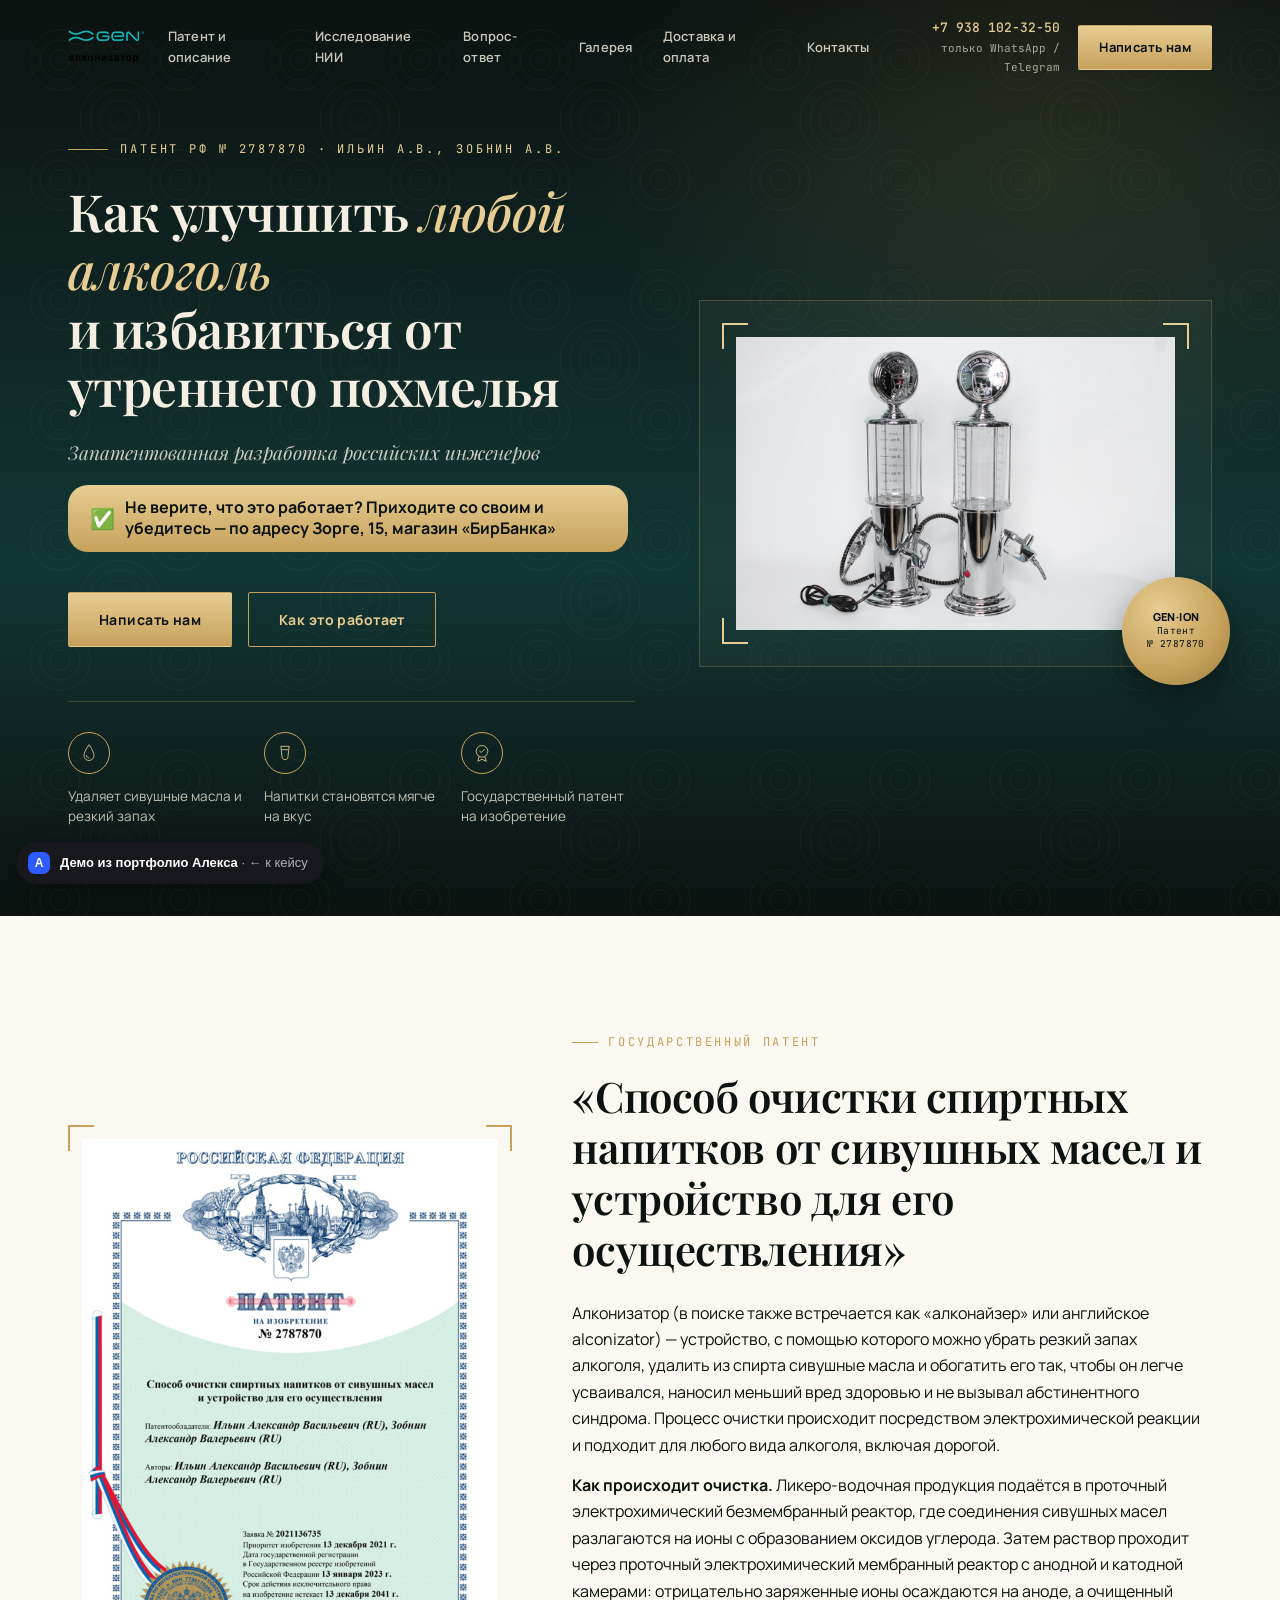
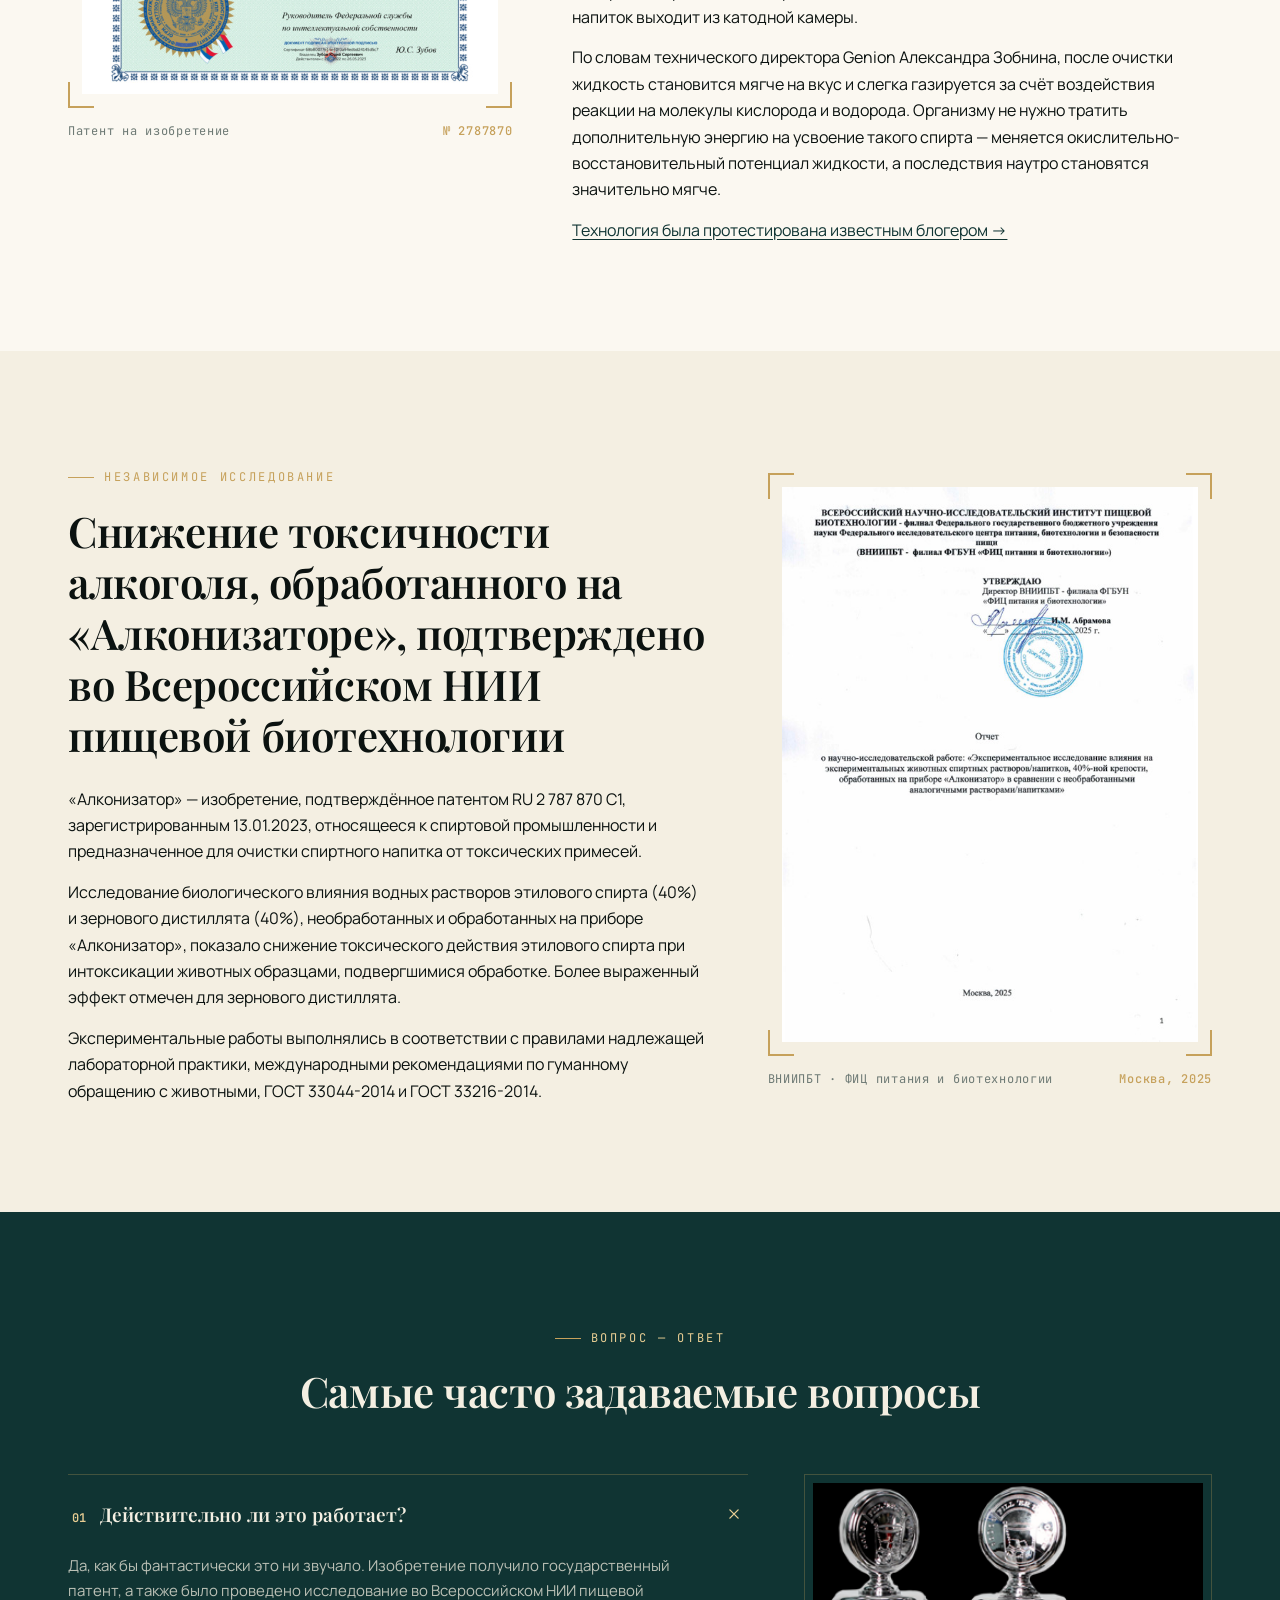
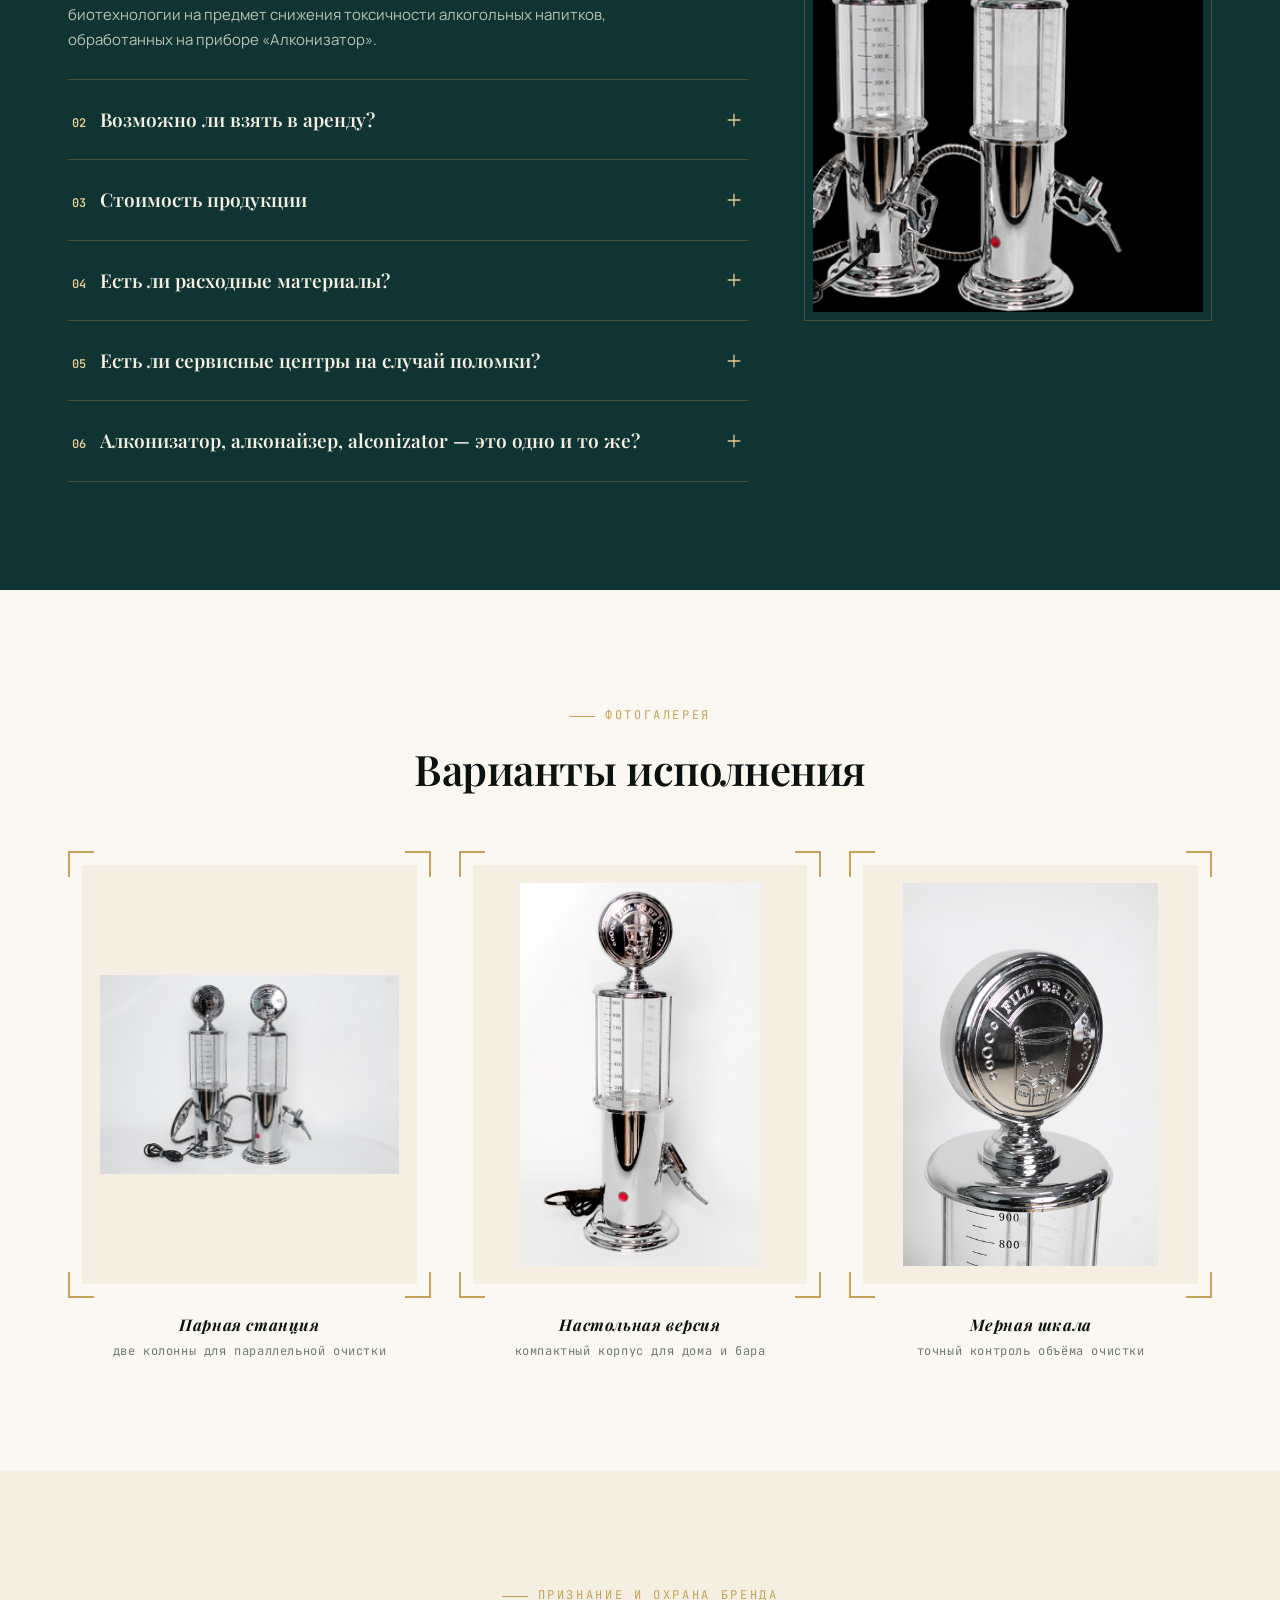
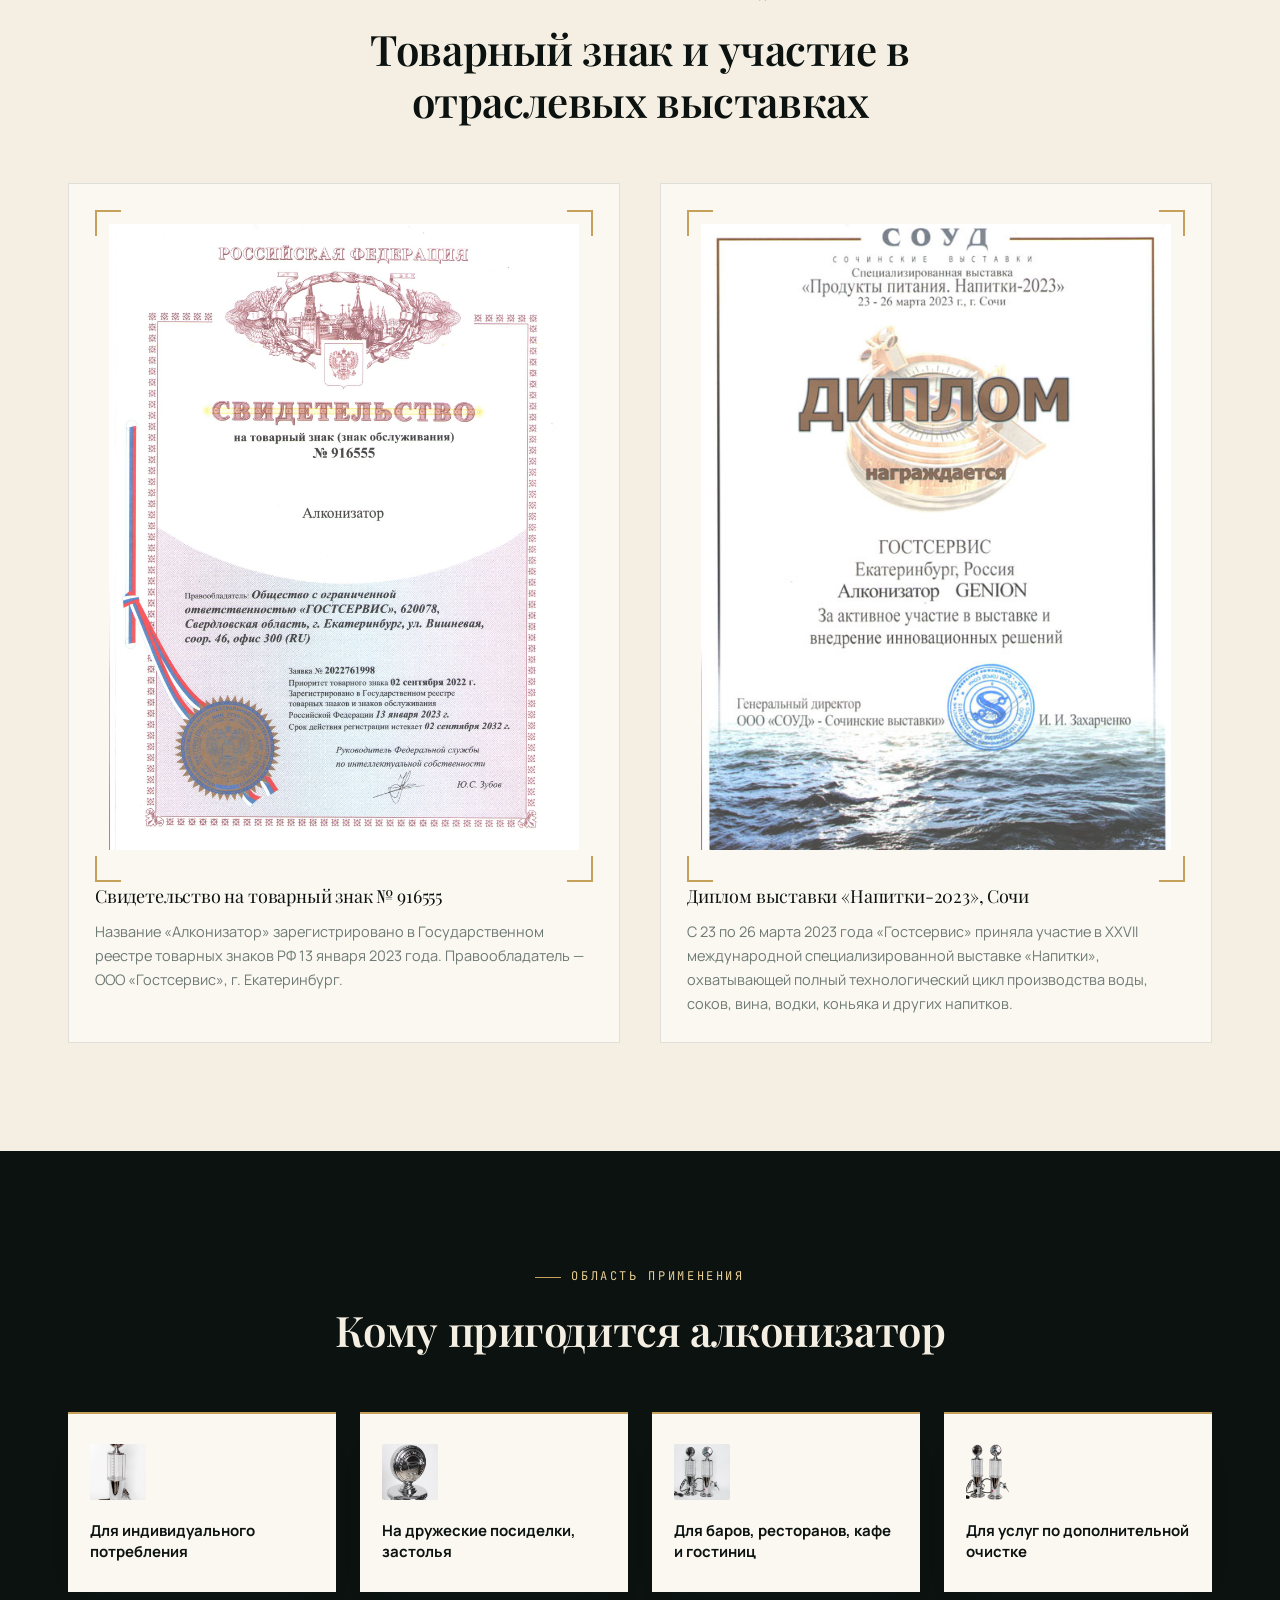
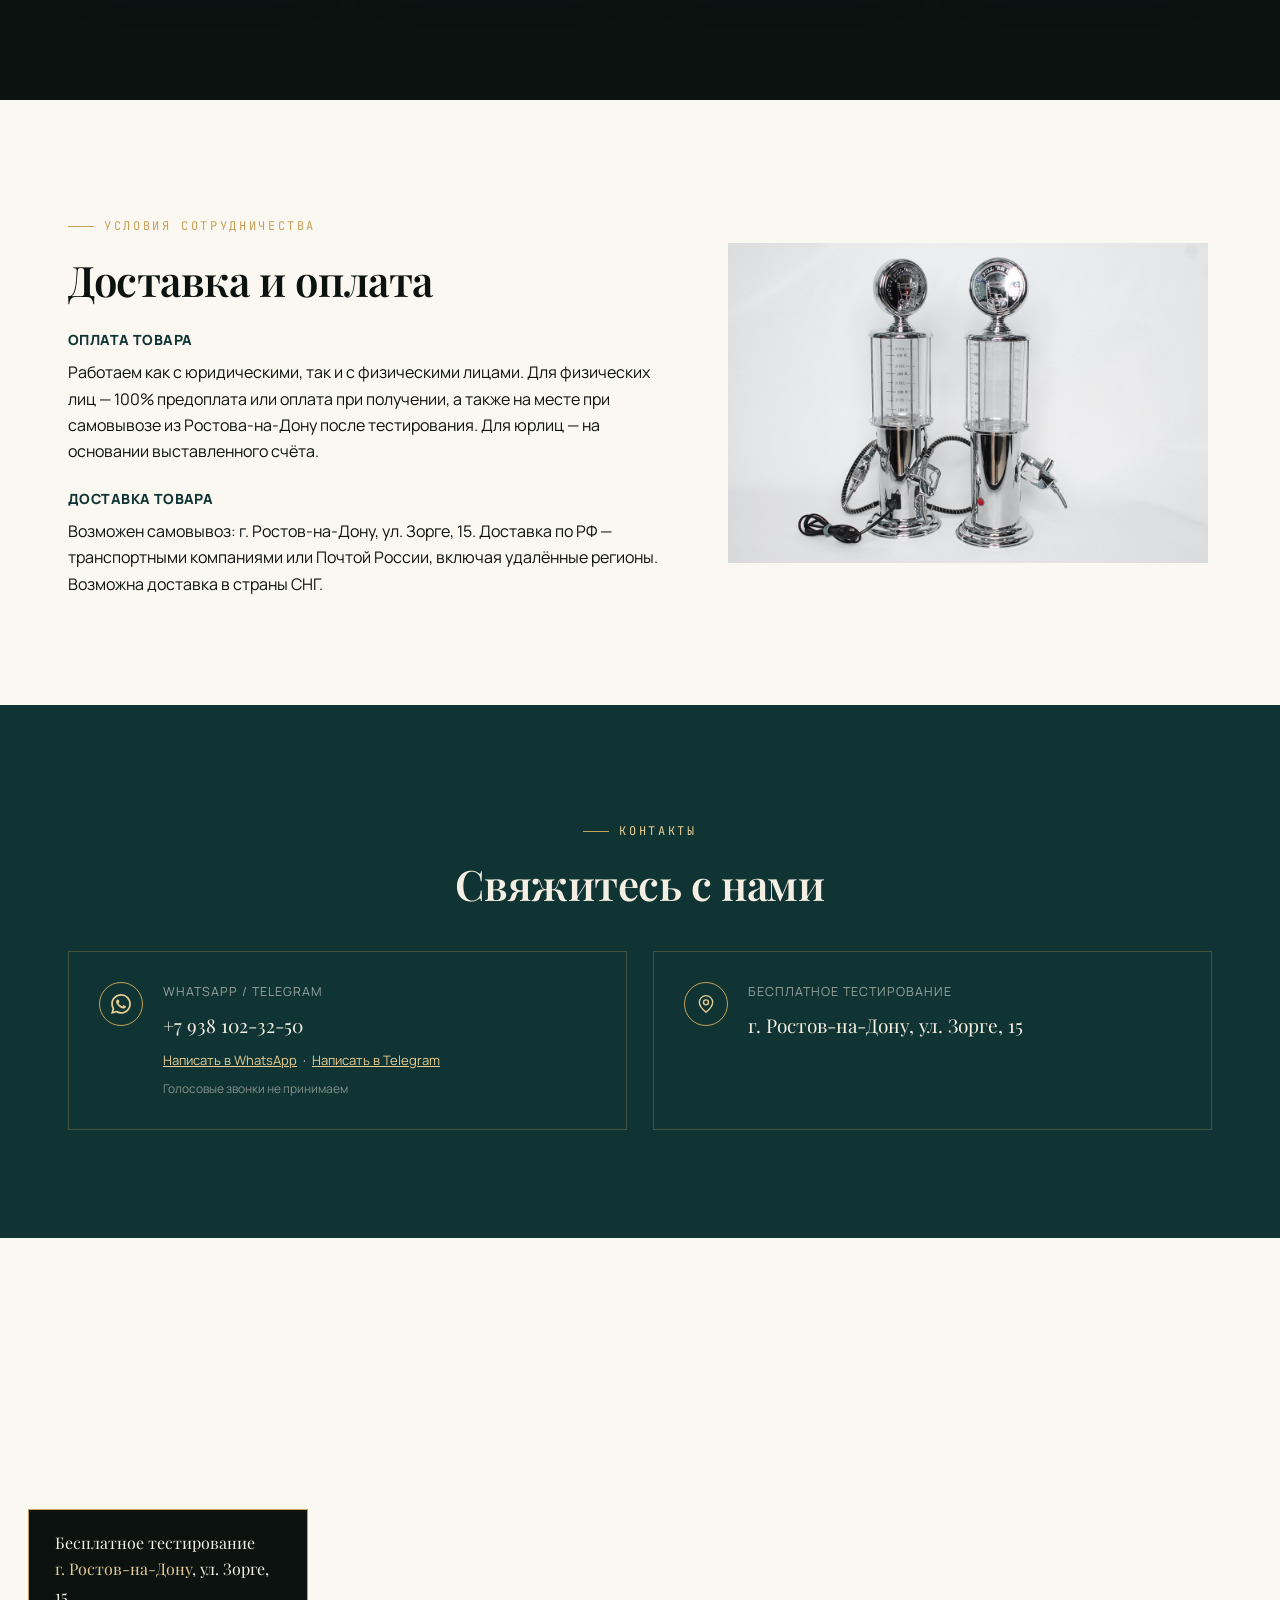
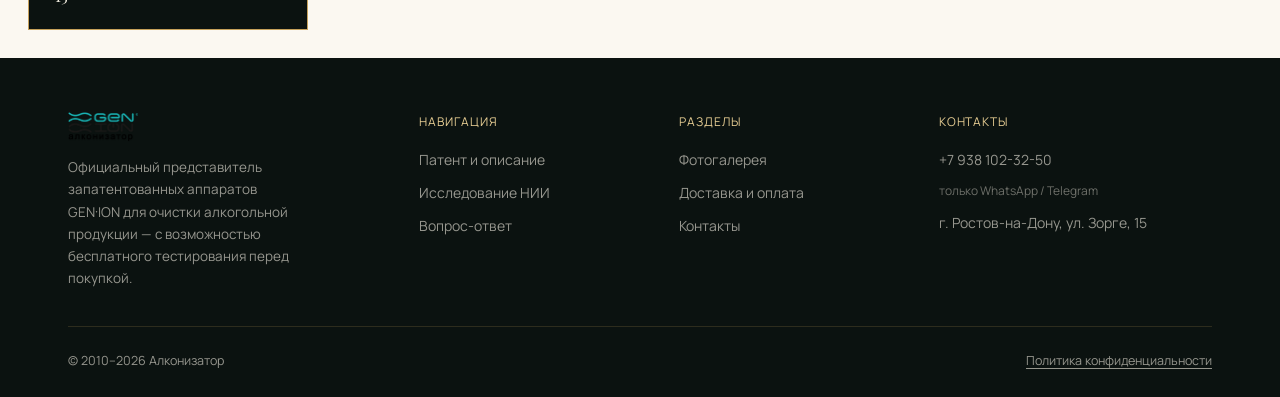
==== work/alkonizator/index.html @ 458d6893 "Add files via upload" ====
<!DOCTYPE html>
<html lang="ru">
<head>
  <meta charset="UTF-8" />
  <meta name="viewport" content="width=device-width, initial-scale=1, maximum-scale=1" />
  <title>Алконизатор (алконайзер) GEN·ION — очистка алкоголя от сивушных масел без похмелья</title>
  <meta name="description" content="Алконизатор GEN·ION (также ищут как «алконайзер», alconizator) — запатентованный аппарат для очистки водки, самогона, вина и любого алкоголя от сивушных масел. Патент РФ №2787870. Бесплатное тестирование перед покупкой, Ростов-на-Дону." />
  <meta name="keywords" content="алконизатор, алконайзер, alconizator, alconizer, genion алконизатор, ген ион алконизатор, аппарат для очистки алкоголя, прибор для очистки самогона от сивушных масел, очистка водки от сивушных масел, аппарат от похмелья, электрохимическая очистка алкоголя, алконизатор купить, алконизатор Ростов-на-Дону" />
  <link rel="icon" href="assets/img/logo3_400x280_0a4.png" />

  <link rel="stylesheet" href="css/reset.css" />
  <link rel="stylesheet" href="css/style.css" />
<meta name="robots" content="noindex, nofollow">
</head>
<body>

  <!-- ============ HEADER ============ -->
  <header class="site-header">
    <div class="container">
      <a href="#main" class="brand">
        <img src="assets/img/logo3.png" alt="GEN·ION Алконизатор" />
      </a>

      <nav class="main-nav">
        <a href="#patent">Патент и описание</a>
        <a href="#research">Исследование НИИ</a>
        <a href="#questions">Вопрос-ответ</a>
        <a href="#gallery">Галерея</a>
        <a href="#payment">Доставка и оплата</a>
        <a href="#contact">Контакты</a>
      </nav>

      <div class="header-actions">
        <div class="header-phone">
          <a href="https://wa.me/79381023250" target="_blank" rel="noopener">+7 938 102-32-50</a><br />
          <span style="opacity:.65;font-size:11px;">только WhatsApp / Telegram</span>
        </div>
        <button type="button" class="btn btn--gold btn--sm" data-open-modal>Написать нам</button>
        <button type="button" class="nav-toggle" aria-label="Открыть меню"><span></span><span></span><span></span></button>
      </div>
    </div>
  </header>

  <main id="main">

    <!-- ============ HERO ============ -->
    <section class="hero">
      <div class="container">
        <div class="hero-copy">
          <div class="hero-kicker"><span class="rule"></span>Патент РФ № 2787870 · Ильин А.В., Зобнин А.В.</div>
          <h1>Как улучшить <em>любой алкоголь</em><br />и избавиться от утреннего похмелья</h1>
          <p class="sub">Запатентованная разработка российских инженеров</p>
          <div class="hero-trial" style="display:inline-flex;align-items:center;gap:10px;background:linear-gradient(180deg, var(--gold-bright), var(--gold));color:var(--ink);font-weight:700;font-size:16px;padding:12px 22px;border-radius:20px;margin-top:16px;margin-bottom:4px;max-width:560px;line-height:1.35;">
            <span style="font-size:20px;">✅</span>
            Не верите, что это работает? Приходите со своим и убедитесь — по адресу Зорге, 15, магазин «БирБанка»
          </div>

          <div class="hero-ctas">
            <button type="button" class="btn btn--gold" data-open-modal>Написать нам</button>
            <a href="#patent" class="btn btn--outline">Как это работает</a>
          </div>

          <div class="hero-badges">
            <div class="badge reveal">
              <span class="badge-icon"><svg viewBox="0 0 48 48" fill="none"><path d="M24 4C24 4 12 20.5 12 30C12 36.6274 17.3726 42 24 42C30.6274 42 36 36.6274 36 30C36 20.5 24 4 24 4Z" stroke="currentColor" stroke-width="2"/><path d="M18 30C18 33.3137 20.6863 36 24 36" stroke="currentColor" stroke-width="2" stroke-linecap="round"/></svg></span>
              <p>Удаляет сивушные масла и резкий запах</p>
            </div>
            <div class="badge reveal">
              <span class="badge-icon"><svg viewBox="0 0 48 48" fill="none"><path d="M14 8H34L31 34C30.6 38 27.6 40 24 40C20.4 40 17.4 38 17 34L14 8Z" stroke="currentColor" stroke-width="2" stroke-linejoin="round"/><path d="M16 16H32" stroke="currentColor" stroke-width="2"/></svg></span>
              <p>Напитки становятся мягче на вкус</p>
            </div>
            <div class="badge reveal">
              <span class="badge-icon"><svg viewBox="0 0 48 48" fill="none"><circle cx="24" cy="20" r="14" stroke="currentColor" stroke-width="2"/><path d="M18 19L22 23L30 15" stroke="currentColor" stroke-width="2" stroke-linecap="round" stroke-linejoin="round"/><path d="M17 32L14 44L24 39L34 44L31 32" stroke="currentColor" stroke-width="2" stroke-linejoin="round"/></svg></span>
              <p>Государственный патент на изобретение</p>
            </div>
          </div>
        </div>

        <div class="hero-visual reveal">
          <div class="hero-plaque">
            <div class="frame">
              <div class="frame-c2"></div>
              <div class="frame__media"><img src="assets/img/apparat2.jpg" alt="Аппарат Алконизатор GEN·ION" /></div>
            </div>
          </div>
          <div class="hero-seal">
            <div class="seal-txt"><b>GEN·ION</b>Патент<br />№ 2787870</div>
          </div>
        </div>
      </div>
    </section>

    <!-- ============ PATENT / ABOUT ============ -->
    <section class="section section--paper" id="patent">
      <div class="container">
        <div class="exhibit">
          <div class="exhibit-media reveal">
            <div class="frame">
              <div class="frame-c2"></div>
              <div class="frame__media"><a href="assets/img/patent.jpg" data-lightbox="assets/img/patent.jpg"><img src="assets/img/patent.jpg" alt="Патент на изобретение №2787870" /></a></div>
            </div>
            <div class="frame__plate"><span>Патент на изобретение</span><strong>№ 2787870</strong></div>
          </div>

          <div class="exhibit-copy reveal">
            <div class="eyebrow">Государственный патент</div>
            <h2 class="h-title">«Способ очистки спиртных напитков от сивушных масел и устройство для его осуществления»</h2>
            <div class="content-copy" style="margin-top:24px;">
              <p>Алконизатор (в поиске также встречается как «алконайзер» или английское alconizator) — устройство, с помощью которого можно убрать резкий запах алкоголя, удалить из спирта сивушные масла и обогатить его так, чтобы он легче усваивался, наносил меньший вред здоровью и не вызывал абстинентного синдрома. Процесс очистки происходит посредством электрохимической реакции и подходит для любого вида алкоголя, включая дорогой.</p>
              <p><strong>Как происходит очистка.</strong> Ликеро-водочная продукция подаётся в проточный электрохимический безмембранный реактор, где соединения сивушных масел разлагаются на ионы с образованием оксидов углерода. Затем раствор проходит через проточный электрохимический мембранный реактор с анодной и катодной камерами: отрицательно заряженные ионы осаждаются на аноде, а очищенный напиток выходит из катодной камеры.</p>
              <p>По словам технического директора Genion Александра Зобнина, после очистки жидкость становится мягче на вкус и слегка газируется за счёт воздействия реакции на молекулы кислорода и водорода. Организму не нужно тратить дополнительную энергию на усвоение такого спирта — меняется окислительно-восстановительный потенциал жидкости, а последствия наутро становятся значительно мягче.</p>
              <p><a href="https://dzen.ru/a/Y8hQ6CCKdg7kzgAn" target="_blank" rel="noopener">Технология была протестирована известным блогером →</a></p>
            </div>
          </div>
        </div>
      </div>
    </section>

    <!-- ============ NII RESEARCH ============ -->
    <section class="section section--ivory" id="research">
      <div class="container">
        <div class="exhibit reverse">
          <div class="exhibit-media reveal">
            <div class="frame">
              <div class="frame-c2"></div>
              <div class="frame__media"><a href="assets/img/research.jpg" data-lightbox="assets/img/research.jpg"><img src="assets/img/research.jpg" alt="Отчёт ВНИИПБТ об исследовании Алконизатора" /></a></div>
            </div>
            <div class="frame__plate"><span>ВНИИПБТ · ФИЦ питания и биотехнологии</span><strong>Москва, 2025</strong></div>
          </div>

          <div class="exhibit-copy reveal">
            <div class="eyebrow">Независимое исследование</div>
            <h2 class="h-title">Снижение токсичности алкоголя, обработанного на «Алконизаторе», подтверждено во Всероссийском НИИ пищевой биотехнологии</h2>
            <div class="content-copy" style="margin-top:24px;">
              <p>«Алконизатор» — изобретение, подтверждённое патентом RU 2 787 870 C1, зарегистрированным 13.01.2023, относящееся к спиртовой промышленности и предназначенное для очистки спиртного напитка от токсических примесей.</p>
              <p>Исследование биологического влияния водных растворов этилового спирта (40%) и зернового дистиллята (40%), необработанных и обработанных на приборе «Алконизатор», показало снижение токсического действия этилового спирта при интоксикации животных образцами, подвергшимися обработке. Более выраженный эффект отмечен для зернового дистиллята.</p>
              <p>Экспериментальные работы выполнялись в соответствии с правилами надлежащей лабораторной практики, международными рекомендациями по гуманному обращению с животными, ГОСТ 33044-2014 и ГОСТ 33216-2014.</p>
            </div>
          </div>
        </div>
      </div>
    </section>

    <!-- ============ FAQ ============ -->
    <section class="section section--petrol" id="questions">
      <div class="container">
        <div class="section-head">
          <div class="eyebrow">Вопрос — ответ</div>
          <h2 class="h-title">Самые часто задаваемые вопросы</h2>
        </div>

        <div class="faq-layout">
          <div class="faq-list reveal">

            <div class="faq-item">
              <button type="button" class="faq-q"><span><span class="qnum">01</span>Действительно ли это работает?</span>
                <svg class="faq-icon" viewBox="0 0 24 24" fill="none"><path d="M12 5V19M5 12H19" stroke="currentColor" stroke-width="1.6" stroke-linecap="round"/></svg>
              </button>
              <div class="faq-a"><div class="faq-a-inner">
                <p>Да, как бы фантастически это ни звучало. Изобретение получило государственный патент, а также было проведено исследование во Всероссийском НИИ пищевой биотехнологии на предмет снижения токсичности алкогольных напитков, обработанных на приборе «Алконизатор».</p>
              </div></div>
            </div>

            <div class="faq-item">
              <button type="button" class="faq-q"><span><span class="qnum">02</span>Возможно ли взять в аренду?</span>
                <svg class="faq-icon" viewBox="0 0 24 24" fill="none"><path d="M12 5V19M5 12H19" stroke="currentColor" stroke-width="1.6" stroke-linecap="round"/></svg>
              </button>
              <div class="faq-a"><div class="faq-a-inner">
                <p>Да, но пока такая возможность существует только в Ростове-на-Дону.</p>
              </div></div>
            </div>

            <div class="faq-item">
              <button type="button" class="faq-q"><span><span class="qnum">03</span>Стоимость продукции</span>
                <svg class="faq-icon" viewBox="0 0 24 24" fill="none"><path d="M12 5V19M5 12H19" stroke="currentColor" stroke-width="1.6" stroke-linecap="round"/></svg>
              </button>
              <div class="faq-a"><div class="faq-a-inner">
                <p>Настольная версия для компании — 46 500 рублей. Также существует версия с большей производительностью, цены предоставим по запросу. Стоимость обусловлена материалами высочайшего качества: реакторы — платинированный титан, керамическая мембрана, гипоаллергенный силикон, гидравлическая часть — медицинский пластик.</p>
              </div></div>
            </div>

            <div class="faq-item">
              <button type="button" class="faq-q"><span><span class="qnum">04</span>Есть ли расходные материалы?</span>
                <svg class="faq-icon" viewBox="0 0 24 24" fill="none"><path d="M12 5V19M5 12H19" stroke="currentColor" stroke-width="1.6" stroke-linecap="round"/></svg>
              </button>
              <div class="faq-a"><div class="faq-a-inner">
                <p>Не требуются. В зависимости от частоты использования нужно периодически пропускать через аппарат кипяток либо уксусную эссенцию — для регенерации керамической мембраны.</p>
              </div></div>
            </div>

            <div class="faq-item">
              <button type="button" class="faq-q"><span><span class="qnum">05</span>Есть ли сервисные центры на случай поломки?</span>
                <svg class="faq-icon" viewBox="0 0 24 24" fill="none"><path d="M12 5V19M5 12H19" stroke="currentColor" stroke-width="1.6" stroke-linecap="round"/></svg>
              </button>
              <div class="faq-a"><div class="faq-a-inner">
                <p>Мы сейчас только в начале большого пути — центры будут открываться по мере роста клиентской базы. В любом случае проблемы берём на себя и чиним на заводе-изготовителе. Аппараты отличаются крайней надёжностью: ломаться там практически нечему.</p>
              </div></div>
            </div>

            <div class="faq-item">
              <button type="button" class="faq-q"><span><span class="qnum">06</span>Алконизатор, алконайзер, alconizator — это одно и то же?</span>
                <svg class="faq-icon" viewBox="0 0 24 24" fill="none"><path d="M12 5V19M5 12H19" stroke="currentColor" stroke-width="1.6" stroke-linecap="round"/></svg>
              </button>
              <div class="faq-a"><div class="faq-a-inner">
                <p>Да. «Алконизатор», «алконайзер» и англоязычное «alconizator» (реже пишут «alconizer») — это одно и то же устройство GEN·ION для электрохимической очистки алкоголя от сивушных масел. Официальное название по патенту РФ №2787870 — «Алконизатор», но в поиске люди используют разные варианты написания, поэтому встретить можно любой из них.</p>
              </div></div>
            </div>

          </div>

          <div class="faq-side reveal">
            <div class="frame__media"><img src="assets/img/apparat.png" alt="Алконизатор GEN·ION — устройство также известное как алконайзер, alconizator" /></div>
          </div>
        </div>
      </div>
    </section>

    <!-- ============ GALLERY / VARIANTS ============ -->
    <section class="section section--paper" id="gallery">
      <div class="container">
        <div class="section-head">
          <div class="eyebrow">Фотогалерея</div>
          <h2 class="h-title">Варианты исполнения</h2>
        </div>

        <div class="gallery-grid">
          <figure class="gallery-card reveal">
            <div class="frame"><div class="frame-c2"></div>
              <div class="frame__media"><a href="assets/img/apparat2.jpg" data-lightbox="assets/img/apparat2.jpg"><img src="assets/img/apparat2.jpg" alt="Алконизатор — парная станция" /></a></div>
            </div>
            <figcaption><b>Парная станция</b>две колонны для параллельной очистки</figcaption>
          </figure>
          <figure class="gallery-card reveal">
            <div class="frame"><div class="frame-c2"></div>
              <div class="frame__media"><a href="assets/img/apparat3.jpg" data-lightbox="assets/img/apparat3.jpg"><img src="assets/img/apparat3.jpg" alt="Алконизатор — настольная версия" /></a></div>
            </div>
            <figcaption><b>Настольная версия</b>компактный корпус для дома и бара</figcaption>
          </figure>
          <figure class="gallery-card reveal">
            <div class="frame"><div class="frame-c2"></div>
              <div class="frame__media"><a href="assets/img/apparat1.jpg" data-lightbox="assets/img/apparat1.jpg"><img src="assets/img/apparat1.jpg" alt="Алконизатор — циферблат с мерной шкалой" /></a></div>
            </div>
            <figcaption><b>Мерная шкала</b>точный контроль объёма очистки</figcaption>
          </figure>
        </div>
      </div>
    </section>

    <!-- ============ TRADEMARK + EXHIBITION DIPLOMA ============ -->
    <section class="section section--ivory" id="credentials">
      <div class="container">
        <div class="section-head">
          <div class="eyebrow">Признание и охрана бренда</div>
          <h2 class="h-title">Товарный знак и участие в отраслевых выставках</h2>
        </div>

        <div class="cred-grid">
          <div class="cred-card reveal">
            <div class="frame"><div class="frame-c2"></div>
              <div class="frame__media"><a href="assets/img/cert.jpg" data-lightbox="assets/img/cert.jpg"><img src="assets/img/cert.jpg" alt="Свидетельство на товарный знак «Алконизатор» №916555" /></a></div>
            </div>
            <h3>Свидетельство на товарный знак № 916555</h3>
            <p>Название «Алконизатор» зарегистрировано в Государственном реестре товарных знаков РФ 13 января 2023 года. Правообладатель — ООО «Гостсервис», г. Екатеринбург.</p>
          </div>

          <div class="cred-card reveal">
            <div class="frame"><div class="frame-c2"></div>
              <div class="frame__media"><a href="assets/img/diplom.jpg" data-lightbox="assets/img/diplom.jpg"><img src="assets/img/diplom.jpg" alt="Диплом за участие в выставке «Продукты питания. Напитки-2023»" /></a></div>
            </div>
            <h3>Диплом выставки «Напитки-2023», Сочи</h3>
            <p>С 23 по 26 марта 2023 года «Гостсервис» приняла участие в XXVII международной специализированной выставке «Напитки», охватывающей полный технологический цикл производства воды, соков, вина, водки, коньяка и других напитков.</p>
          </div>
        </div>
      </div>
    </section>

    <!-- ============ WHO NEEDS IT ============ -->
    <section class="section section--dark" id="who">
      <div class="container">
        <div class="section-head">
          <div class="eyebrow">Область применения</div>
          <h2 class="h-title">Кому пригодится алконизатор</h2>
        </div>

        <div class="use-grid">
          <div class="use-card reveal">
            <img src="assets/img/apparat3.jpg" alt="" style="height:56px;width:56px;object-fit:cover;border-radius:2px;" />
            <p>Для индивидуального потребления</p>
          </div>
          <div class="use-card reveal">
            <img src="assets/img/apparat1.jpg" alt="" style="height:56px;width:56px;object-fit:cover;border-radius:2px;" />
            <p>На дружеские посиделки, застолья</p>
          </div>
          <div class="use-card reveal">
            <img src="assets/img/apparat2.jpg" alt="" style="height:56px;width:56px;object-fit:cover;border-radius:2px;" />
            <p>Для баров, ресторанов, кафе и гостиниц</p>
          </div>
          <div class="use-card reveal">
            <img src="assets/img/apparat.png" alt="" style="height:56px;width:56px;object-fit:cover;border-radius:2px;" />
            <p>Для услуг по дополнительной очистке</p>
          </div>
        </div>
      </div>
    </section>

    <!-- ============ DELIVERY & PAYMENT ============ -->
    <section class="section section--paper" id="payment">
      <div class="container">
        <div class="pay-grid">
          <div class="pay-block reveal">
            <div class="eyebrow">Условия сотрудничества</div>
            <h2 class="h-title">Доставка и оплата</h2>

            <h4>Оплата товара</h4>
            <div class="content-copy">
              <p>Работаем как с юридическими, так и с физическими лицами. Для физических лиц — 100% предоплата или оплата при получении, а также на месте при самовывозе из Ростова-на-Дону после тестирования. Для юрлиц — на основании выставленного счёта.</p>
            </div>

            <h4>Доставка товара</h4>
            <div class="content-copy">
              <p>Возможен самовывоз: г. Ростов-на-Дону, ул. Зорге, 15. Доставка по РФ — транспортными компаниями или Почтой России, включая удалённые регионы. Возможна доставка в страны СНГ.</p>
            </div>
          </div>

          <div class="pay-visual reveal">
            <img src="assets/img/apparat2.jpg" alt="Доставка по России и СНГ" />
          </div>
        </div>
      </div>
    </section>

    <!-- ============ CONTACT ============ -->
    <section class="section section--petrol" id="contact">
      <div class="container">
        <div class="section-head" style="margin-bottom:40px;">
          <div class="eyebrow">Контакты</div>
          <h2 class="h-title">Свяжитесь с нами</h2>
        </div>

        <div class="contact-grid">
          <div class="contact-card reveal">
            <span class="ic"><svg viewBox="0 0 24 24" fill="none"><path d="M20.52 3.48A11.93 11.93 0 0012.04 0C5.5 0 .18 5.32.18 11.86c0 2.09.55 4.13 1.6 5.93L0 24l6.38-1.67a11.86 11.86 0 005.66 1.44h.01c6.54 0 11.86-5.32 11.86-11.86 0-3.17-1.23-6.15-3.39-8.43zM12.05 21.6h-.01a9.7 9.7 0 01-4.95-1.36l-.35-.21-3.68.97.98-3.59-.23-.37a9.72 9.72 0 01-1.5-5.18c0-5.38 4.38-9.75 9.76-9.75 2.6 0 5.05 1.02 6.89 2.86a9.68 9.68 0 012.85 6.9c0 5.38-4.38 9.73-9.76 9.73zm5.35-7.29c-.29-.15-1.74-.86-2.01-.96-.27-.1-.47-.15-.66.15-.2.29-.76.96-.93 1.16-.17.2-.34.22-.63.07-.29-.15-1.23-.45-2.34-1.44-.87-.77-1.45-1.72-1.62-2.02-.17-.29-.02-.45.13-.6.13-.13.29-.34.44-.51.15-.17.2-.29.29-.49.1-.2.05-.37-.02-.51-.07-.15-.66-1.59-.9-2.18-.24-.57-.48-.49-.66-.5h-.56c-.2 0-.51.07-.78.37-.27.29-1.02 1-1.02 2.43 0 1.43 1.04 2.82 1.19 3.01.15.2 2.05 3.13 4.97 4.39.69.3 1.24.48 1.66.61.7.22 1.33.19 1.83.12.56-.08 1.74-.71 1.98-1.4.25-.68.25-1.27.17-1.4-.07-.12-.27-.2-.56-.34z" fill="currentColor"/></svg></span>
            <div>
              <h4>WhatsApp / Telegram</h4>
              <a href="https://wa.me/79381023250" target="_blank" rel="noopener">+7 938 102-32-50</a>
              <p style="font-family: var(--f-body); font-size:12.5px; margin-top:8px;">
                <a href="https://wa.me/79381023250" target="_blank" rel="noopener" style="font-family:var(--f-body); font-size:13px; color:var(--gold-bright); text-decoration:underline;">Написать в WhatsApp</a>
                &nbsp;·&nbsp;
                <a href="https://t.me/+79381023250" target="_blank" rel="noopener" style="font-family:var(--f-body); font-size:13px; color:var(--gold-bright); text-decoration:underline;">Написать в Telegram</a>
              </p>
              <p style="font-family: var(--f-body); font-size:12px; color: rgba(244,239,226,0.5); margin-top:8px;">Голосовые звонки не принимаем</p>
            </div>
          </div>

          <div class="contact-card reveal">
            <span class="ic"><svg viewBox="0 0 24 24" fill="none"><path d="M20 10C20 15.5 12 22 12 22C12 22 4 15.5 4 10C4 5.58172 7.58172 2 12 2C16.4183 2 20 5.58172 20 10Z" stroke="currentColor" stroke-width="1.6"/><circle cx="12" cy="10" r="3" stroke="currentColor" stroke-width="1.6"/></svg></span>
            <div>
              <h4>Бесплатное тестирование</h4>
              <p>г. Ростов-на-Дону, ул. Зорге, 15</p>
            </div>
          </div>
        </div>
      </div>
    </section>

    <!-- ============ MAP ============ -->
    <section class="map-wrap">
      <iframe src="https://yandex.ru/map-widget/v1/?text=Ростов-на-Дону%2C%20улица%20Зорге%2C%2015&z=16" loading="lazy" title="Карта — Алконизатор, Ростов-на-Дону"></iframe>
      <div class="map-note">Бесплатное тестирование<br /><span>г. Ростов-на-Дону</span>, ул. Зорге, 15</div>
    </section>

  </main>

  <!-- ============ FOOTER ============ -->
  <footer class="site-footer">
    <div class="container">
      <div class="footer-top">
        <div class="footer-brand">
          <img src="assets/img/logo3.png" alt="GEN·ION Алконизатор" />
          <p>Официальный представитель запатентованных аппаратов GEN·ION для очистки алкогольной продукции — с возможностью бесплатного тестирования перед покупкой.</p>
        </div>
        <div class="footer-col">
          <h5>Навигация</h5>
          <ul>
            <li><a href="#patent">Патент и описание</a></li>
            <li><a href="#research">Исследование НИИ</a></li>
            <li><a href="#questions">Вопрос-ответ</a></li>
          </ul>
        </div>
        <div class="footer-col">
          <h5>Разделы</h5>
          <ul>
            <li><a href="#gallery">Фотогалерея</a></li>
            <li><a href="#payment">Доставка и оплата</a></li>
            <li><a href="#contact">Контакты</a></li>
          </ul>
        </div>
        <div class="footer-col">
          <h5>Контакты</h5>
          <ul>
            <li><a href="https://wa.me/79381023250" target="_blank" rel="noopener">+7 938 102-32-50</a></li>
            <li style="opacity:.7;font-size:12px;">только WhatsApp / Telegram</li>
            <li>г. Ростов-на-Дону, ул. Зорге, 15</li>
          </ul>
        </div>
      </div>
      <div class="footer-bottom">
        <p>© 2010–2026 Алконизатор</p>
        <a href="politika-konfidenczialnosti.html">Политика конфиденциальности</a>
      </div>
    </div>
  </footer>

  <button type="button" class="to-top" aria-label="Наверх">
    <svg viewBox="0 0 24 24" fill="none"><path d="M5 12.5L10 17.5L19 7.5" stroke="currentColor" stroke-width="2" stroke-linecap="round" stroke-linejoin="round" style="transform-origin:center;transform:rotate(45deg)"/></svg>
  </button>

  <!-- ============ CONTACT CHANNEL MODAL ============ -->
  <div class="modal-overlay" id="contact-modal">
    <div class="modal-box channel-box">
      <button type="button" class="modal-close" data-close-modal aria-label="Закрыть">&times;</button>
      <h3>Напишите нам</h3>
      <p class="hint">Сообщение уже готово — отправьте как есть или отредактируйте перед отправкой</p>

      <div class="channel-grid">
        <a
          class="channel-option channel-option--wa"
          href="https://wa.me/79381023250?text=Здравствуйте!%20Меня%20заинтересовал%20Алконизатор%20—%20расскажите%2C%20пожалуйста%2C%20о%20комплектации%2C%20стоимости%20и%20сроках%20доставки."
          target="_blank" rel="noopener" data-close-modal
        >
          <span class="channel-icon channel-icon--wa">
            <svg viewBox="0 0 24 24" fill="none"><path d="M20.52 3.48A11.93 11.93 0 0012.04 0C5.5 0 .18 5.32.18 11.86c0 2.09.55 4.13 1.6 5.93L0 24l6.38-1.67a11.86 11.86 0 005.66 1.44h.01c6.54 0 11.86-5.32 11.86-11.86 0-3.17-1.23-6.15-3.39-8.43zM12.05 21.6h-.01a9.7 9.7 0 01-4.95-1.36l-.35-.21-3.68.97.98-3.59-.23-.37a9.72 9.72 0 01-1.5-5.18c0-5.38 4.38-9.75 9.76-9.75 2.6 0 5.05 1.02 6.89 2.86a9.68 9.68 0 012.85 6.9c0 5.38-4.38 9.73-9.76 9.73zm5.35-7.29c-.29-.15-1.74-.86-2.01-.96-.27-.1-.47-.15-.66.15-.2.29-.76.96-.93 1.16-.17.2-.34.22-.63.07-.29-.15-1.23-.45-2.34-1.44-.87-.77-1.45-1.72-1.62-2.02-.17-.29-.02-.45.13-.6.13-.13.29-.34.44-.51.15-.17.2-.29.29-.49.1-.2.05-.37-.02-.51-.07-.15-.66-1.59-.9-2.18-.24-.57-.48-.49-.66-.5h-.56c-.2 0-.51.07-.78.37-.27.29-1.02 1-1.02 2.43 0 1.43 1.04 2.82 1.19 3.01.15.2 2.05 3.13 4.97 4.39.69.3 1.24.48 1.66.61.7.22 1.33.19 1.83.12.56-.08 1.74-.71 1.98-1.4.25-.68.25-1.27.17-1.4-.07-.12-.27-.2-.56-.34z" fill="#fff"/></svg>
          </span>
          <span class="channel-label">WhatsApp<small>Ответим в течение часа</small></span>
          <svg class="channel-arrow" viewBox="0 0 24 24" fill="none"><path d="M9 6l6 6-6 6" stroke="currentColor" stroke-width="1.8" stroke-linecap="round" stroke-linejoin="round"/></svg>
        </a>

        <a
          class="channel-option channel-option--tg"
          href="https://t.me/+79381023250?text=Здравствуйте!%20Меня%20заинтересовал%20Алконизатор%20—%20расскажите%2C%20пожалуйста%2C%20о%20комплектации%2C%20стоимости%20и%20сроках%20доставки."
          target="_blank" rel="noopener" data-close-modal
        >
          <span class="channel-icon channel-icon--tg">
            <svg viewBox="0 0 24 24" fill="none"><path d="M22 2L11 13" stroke="#fff" stroke-width="2" stroke-linecap="round" stroke-linejoin="round"/><path d="M22 2L15 22L11 13L2 9L22 2Z" stroke="#fff" stroke-width="2" stroke-linecap="round" stroke-linejoin="round"/></svg>
          </span>
          <span class="channel-label">Telegram<small>Ответим в течение часа</small></span>
          <svg class="channel-arrow" viewBox="0 0 24 24" fill="none"><path d="M9 6l6 6-6 6" stroke="currentColor" stroke-width="1.8" stroke-linecap="round" stroke-linejoin="round"/></svg>
        </a>
      </div>

      <p class="consent" style="margin-top:22px;">Нажимая на кнопку, вы соглашаетесь с <a href="politika-konfidenczialnosti.html">Политикой конфиденциальности</a>.</p>
    </div>
  </div>

  <!-- ============ LIGHTBOX ============ -->
  <div id="lightbox"><img src="" alt="Просмотр документа" /></div>

  <script>
(function () {
  'use strict';

  var header = document.querySelector('.site-header');
  var navToggle = document.querySelector('.nav-toggle');
  var navLinks = document.querySelectorAll('.main-nav a');

  /* ---------- Header state on scroll ---------- */
  function onScroll() {
    if (window.scrollY > 40) {
      header.classList.add('is-scrolled');
    } else {
      header.classList.remove('is-scrolled');
    }
    toggleBackToTop();
  }
  window.addEventListener('scroll', onScroll, { passive: true });
  onScroll();

  /* ---------- Mobile nav ---------- */
  if (navToggle) {
    navToggle.addEventListener('click', function () {
      header.classList.toggle('nav-open');
    });
  }
  navLinks.forEach(function (link) {
    link.addEventListener('click', function () {
      header.classList.remove('nav-open');
    });
  });

  /* ---------- FAQ accordion ---------- */
  var faqItems = document.querySelectorAll('.faq-item');
  faqItems.forEach(function (item) {
    var q = item.querySelector('.faq-q');
    q.addEventListener('click', function () {
      var wasOpen = item.classList.contains('is-open');
      faqItems.forEach(function (i) { i.classList.remove('is-open'); });
      if (!wasOpen) item.classList.add('is-open');
    });
  });
  if (faqItems.length) faqItems[0].classList.add('is-open');

  /* ---------- Contact channel modal (WhatsApp / Telegram picker) ---------- */
  var overlay = document.getElementById('contact-modal');
  var openers = document.querySelectorAll('[data-open-modal]');
  var closers = document.querySelectorAll('[data-close-modal]');

  function openModal() {
    if (!overlay) return;
    overlay.classList.add('is-open');
    document.body.style.overflow = 'hidden';
  }
  function closeModal() {
    if (!overlay) return;
    overlay.classList.remove('is-open');
    document.body.style.overflow = '';
  }
  openers.forEach(function (btn) { btn.addEventListener('click', openModal); });
  closers.forEach(function (btn) { btn.addEventListener('click', closeModal); });
  if (overlay) {
    overlay.addEventListener('click', function (e) {
      if (e.target === overlay) closeModal();
    });
  }
  document.addEventListener('keydown', function (e) {
    if (e.key === 'Escape') closeModal();
  });

  /* ---------- Back to top ---------- */
  var toTop = document.querySelector('.to-top');
  function toggleBackToTop() {
    if (!toTop) return;
    if (window.scrollY > 700) toTop.classList.add('is-visible');
    else toTop.classList.remove('is-visible');
  }
  if (toTop) {
    toTop.addEventListener('click', function () {
      window.scrollTo({ top: 0, behavior: 'smooth' });
    });
  }

  /* ---------- Reveal on scroll ---------- */
  var revealEls = document.querySelectorAll('.reveal');
  if ('IntersectionObserver' in window && revealEls.length) {
    var io = new IntersectionObserver(
      function (entries) {
        entries.forEach(function (entry) {
          if (entry.isIntersecting) {
            entry.target.classList.add('is-visible');
            io.unobserve(entry.target);
          }
        });
      },
      { threshold: 0.12, rootMargin: '0px 0px -60px 0px' }
    );
    revealEls.forEach(function (el) { io.observe(el); });
  } else {
    revealEls.forEach(function (el) { el.classList.add('is-visible'); });
  }

  /* ---------- Lightbox for gallery / documents ---------- */
  var lightboxTriggers = document.querySelectorAll('[data-lightbox]');
  var lightbox = document.getElementById('lightbox');
  var lightboxImg = lightbox ? lightbox.querySelector('img') : null;

  lightboxTriggers.forEach(function (trigger) {
    trigger.addEventListener('click', function (e) {
      e.preventDefault();
      var src = trigger.getAttribute('data-lightbox');
      if (lightboxImg) lightboxImg.src = src;
      if (lightbox) {
        lightbox.classList.add('is-open');
        document.body.style.overflow = 'hidden';
      }
    });
  });
  if (lightbox) {
    lightbox.addEventListener('click', function () {
      lightbox.classList.remove('is-open');
      document.body.style.overflow = '';
    });
  }
})();

</script>

<!-- Плашка демо-версии портфолио Алекса -->
<a href="../../cases/alkonizator.html" id="alex-demo-pill" style="position:fixed;left:16px;bottom:16px;z-index:2147483000;display:inline-flex;align-items:center;gap:10px;padding:10px 16px 10px 12px;border-radius:999px;background:#16181D;color:#fff;font:600 13px/1.2 -apple-system,'Segoe UI',Roboto,Arial,sans-serif;text-decoration:none;box-shadow:0 8px 24px rgba(0,0,0,.28);letter-spacing:0;text-transform:none">
<span style="display:grid;place-items:center;width:22px;height:22px;border-radius:7px;background:#2D5BFF;font-size:12px">А</span>
<span>Демо из портфолио Алекса <span style="opacity:.65;font-weight:500">· ← к кейсу</span></span></a>
</body>
</html>
---- work/alkonizator/css/style.css ----
/* =====================================================
   ALCONIZATOR / GEN·ION — style.css
   Design language: state-patent / certificate aesthetic.
   Deep petrol ink, champagne-gold engraving, ivory paper.
===================================================== */

@import url('https://fonts.googleapis.com/css2?family=Playfair+Display:ital,wght@0,500;0,600;0,700;1,500&family=Manrope:wght@400;500;600;700;800&family=JetBrains+Mono:wght@400;500&display=swap');

:root{
  /* ---- palette ---- */
  --ink:        #0B1210;   /* near-black, green undertone */
  --petrol:     #103433;   /* deep teal — echoes GEN·ION mark */
  --petrol-2:   #163F3E;
  --gold:       #C6A15B;   /* champagne gold — engraving / seals */
  --gold-bright:#E7CD93;
  --ivory:      #F4EFE2;   /* parchment paper */
  --paper:      #FBF8F1;
  --steel:      #6E7A75;   /* muted graphite for secondary text */
  --line:       rgba(198,161,91,0.28);

  /* ---- type ---- */
  --f-display: 'Playfair Display', 'PT Serif', Georgia, serif;
  --f-body:    'Manrope', -apple-system, 'Segoe UI', sans-serif;
  --f-mono:    'JetBrains Mono', ui-monospace, monospace;

  --container: 1200px;
}

/* ---------------------------------------------------
   Base
--------------------------------------------------- */
html{ background: var(--paper); }
body{
  font-family: var(--f-body);
  color: var(--ink);
  background: var(--paper);
  font-size: 16px;
  line-height: 1.65;
}

.container{
  width: 100%;
  max-width: var(--container);
  margin-inline: auto;
  padding-inline: 28px;
}

h1,h2,h3,h4{ font-family: var(--f-display); letter-spacing: -0.01em; }

a{ transition: color .2s ease, opacity .2s ease; }

img{ display:block; }

.section{ position: relative; padding: 108px 0; }
.section--tight{ padding: 84px 0; }
.section--dark{ background: var(--ink); color: var(--ivory); }
.section--petrol{ background: var(--petrol); color: var(--ivory); }
.section--paper{ background: var(--paper); }
.section--ivory{ background: var(--ivory); }

.section-head{ max-width: 720px; margin: 0 auto 56px; text-align:center; }
.section-head--left{ margin: 0 0 48px; text-align:left; max-width:620px; }

.eyebrow{
  display:inline-flex; align-items:center; gap:10px;
  font-family: var(--f-mono);
  font-size: 12px;
  letter-spacing: 0.22em;
  text-transform: uppercase;
  color: var(--gold);
  margin-bottom: 18px;
}
.eyebrow::before{
  content:"";
  width: 26px; height: 1px;
  background: var(--gold);
  display:inline-block;
}

.section--dark .eyebrow, .section--petrol .eyebrow{ color: var(--gold-bright); }

h2.h-title{
  font-size: clamp(28px, 3.4vw, 42px);
  font-weight: 600;
  line-height: 1.22;
}

p.lede{
  font-size: 18px;
  color: var(--steel);
  margin-top: 16px;
}
.section--dark p.lede, .section--petrol p.lede{ color: rgba(244,239,226,0.72); }

.content-copy p{ margin-bottom: 14px; color: var(--ink); }
.content-copy p:last-child{ margin-bottom: 0; }
.content-copy a{ color: var(--petrol); text-decoration: underline; text-underline-offset: 3px; }
.section--dark .content-copy p, .section--petrol .content-copy p{ color: rgba(244,239,226,0.82); }

/* reveal-on-scroll (progressive enhancement, JS adds .is-visible) */
.reveal{ opacity: 0; transform: translateY(18px); transition: opacity .7s ease, transform .7s ease; }
.reveal.is-visible{ opacity: 1; transform: translateY(0); }

/* ---------------------------------------------------
   Buttons
--------------------------------------------------- */
.btn{
  display:inline-flex; align-items:center; justify-content:center; gap:10px;
  font-family: var(--f-body); font-weight: 700; font-size: 14px;
  letter-spacing: 0.03em;
  padding: 15px 30px;
  border-radius: 2px;
  cursor:pointer;
  border: 1px solid transparent;
  white-space: nowrap;
}
.btn--gold{
  background: linear-gradient(180deg, var(--gold-bright), var(--gold));
  color: var(--ink);
}
.btn--gold:hover{ filter: brightness(1.06); }
.btn--outline{
  border-color: var(--gold);
  color: var(--gold-bright);
  background: transparent;
}
.btn--outline:hover{ background: rgba(198,161,91,0.1); }
.btn--outline-dark{
  border-color: var(--petrol);
  color: var(--petrol);
}
.btn--outline-dark:hover{ background: rgba(16,52,51,0.06); }
.btn--sm{ padding: 11px 20px; font-size: 13px; }

/* ---------------------------------------------------
   Certificate frame — the signature device.
   Corner brackets, like a state seal or exhibit plaque.
--------------------------------------------------- */
.frame{
  position: relative;
  padding: 14px;
}
.frame::before, .frame::after,
.frame .frame-c2::before, .frame .frame-c2::after{ content:""; }
.frame::before{
  position:absolute; top:0; left:0; width:26px; height:26px;
  border-top: 2px solid var(--gold); border-left: 2px solid var(--gold);
}
.frame::after{
  position:absolute; bottom:0; right:0; width:26px; height:26px;
  border-bottom: 2px solid var(--gold); border-right: 2px solid var(--gold);
}
.frame .frame-c2{ position:absolute; inset:0; pointer-events:none; }
.frame .frame-c2::before{
  position:absolute; top:0; right:0; width:26px; height:26px;
  border-top: 2px solid var(--gold); border-right: 2px solid var(--gold);
}
.frame .frame-c2::after{
  position:absolute; bottom:0; left:0; width:26px; height:26px;
  border-bottom: 2px solid var(--gold); border-left: 2px solid var(--gold);
}
.frame__media{ overflow:hidden; background:#000; }
.frame__media img{ width:100%; height:100%; object-fit: cover; }
.frame__plate{
  margin-top: 14px;
  display:flex; align-items:baseline; justify-content:space-between;
  font-family: var(--f-mono); font-size: 12px; letter-spacing: 0.06em;
  color: var(--steel);
}
.section--dark .frame__plate, .section--petrol .frame__plate{ color: rgba(244,239,226,0.6); }
.frame__plate strong{ color: var(--gold); font-weight: 500; }

/* ---------------------------------------------------
   Header / Navigation
--------------------------------------------------- */
.site-header{
  position: fixed; inset: 0 0 auto 0; z-index: 100;
  padding: 18px 0;
  background: transparent;
  transition: background .35s ease, padding .35s ease, box-shadow .35s ease;
}
.site-header.is-scrolled{
  background: rgba(11,18,16,0.92);
  backdrop-filter: blur(10px);
  padding: 12px 0;
  box-shadow: 0 8px 30px rgba(0,0,0,0.25);
}
.site-header .container{
  display:flex; align-items:center; justify-content:space-between; gap: 24px;
}
.brand{ display:flex; align-items:center; gap:12px; }
.brand img{ height: 34px; width:auto; }

.main-nav{ display:flex; align-items:center; gap: 30px; }
.main-nav a{
  font-size: 13px; letter-spacing: 0.02em; font-weight: 600;
  color: var(--ivory); opacity: 0.82;
}
.main-nav a:hover{ opacity: 1; color: var(--gold-bright); }

.header-actions{ display:flex; align-items:center; gap:18px; }
.header-phone{ text-align:right; font-family: var(--f-mono); font-size:13px; color: var(--ivory); line-height:1.5; }
.header-phone a{ color:var(--gold-bright); font-weight:500; }
.header-phone a:hover{ color: var(--gold); }

.nav-toggle{
  display:none; flex-direction:column; gap:5px; width:26px;
  background:none; border:0;
}
.nav-toggle span{ height:2px; width:100%; background: var(--ivory); display:block; }

/* ---------------------------------------------------
   Hero
--------------------------------------------------- */
.hero{
  position: relative;
  min-height: 100vh;
  display:flex; align-items:center;
  padding-top: 140px; padding-bottom: 90px;
  background:
    radial-gradient(60% 60% at 82% 18%, rgba(198,161,91,0.14), transparent 60%),
    linear-gradient(180deg, #0B1210 0%, #123634 62%, #0B1210 100%);
  color: var(--ivory);
  overflow:hidden;
}
.hero::before{
  content:"";
  position:absolute; inset:0;
  background-image: url('../assets/icons/pattern-guilloche.svg');
  background-repeat: repeat;
  background-size: 240px;
  opacity: 0.16;
  mix-blend-mode: screen;
  pointer-events:none;
}
.hero .container{
  position:relative; z-index:1;
  display:grid; grid-template-columns: 1.05fr 0.95fr; gap: 64px; align-items:center;
}
.hero-kicker{
  font-family: var(--f-mono); font-size:12px; letter-spacing:0.24em; text-transform:uppercase;
  color: var(--gold-bright); display:flex; align-items:center; gap:12px; margin-bottom:22px;
}
.hero-kicker .rule{ width:40px; height:1px; background: var(--gold); }
.hero h1{
  font-size: clamp(32px, 4vw, 54px);
  font-weight: 600; line-height: 1.14;
}
.hero h1 em{ font-style: italic; color: var(--gold-bright); font-weight:500; }
.hero .sub{
  margin-top: 22px; font-size: 19px; font-style: italic;
  font-family: var(--f-display); color: rgba(244,239,226,0.82);
}
.hero-ctas{ display:flex; gap:16px; margin-top:36px; flex-wrap:wrap; }

.hero-badges{
  margin-top: 54px;
  display:grid; grid-template-columns: repeat(3, 1fr); gap: 22px;
  border-top: 1px solid var(--line); padding-top: 30px;
}
.badge{ display:flex; flex-direction:column; gap:12px; }
.badge .badge-icon{
  width: 42px; height:42px; border-radius:50%;
  border: 1px solid var(--gold); display:flex; align-items:center; justify-content:center;
  color: var(--gold-bright);
}
.badge .badge-icon svg{ width:20px; height:20px; }
.badge p{ font-size: 13.5px; color: rgba(244,239,226,0.78); line-height:1.5; }

.hero-visual{ position:relative; }
.hero-plaque{
  position:relative; padding: 22px;
  background: rgba(244,239,226,0.03);
  border: 1px solid var(--line);
}
.hero-plaque .frame::before, .hero-plaque .frame::after,
.hero-plaque .frame .frame-c2::before, .hero-plaque .frame .frame-c2::after{ border-color: var(--gold-bright); }
.hero-plaque img{ width:100%; height:auto; }
.hero-seal{
  position:absolute; right: -18px; bottom: -18px;
  width: 108px; height:108px; border-radius:50%;
  background: radial-gradient(circle at 35% 30%, var(--gold-bright), var(--gold) 60%, #9c7c3f 100%);
  display:flex; align-items:center; justify-content:center;
  text-align:center; color: var(--ink);
  box-shadow: 0 14px 34px rgba(0,0,0,0.4);
  font-family: var(--f-mono);
}
.hero-seal .seal-txt{ font-size: 9.5px; line-height:1.35; letter-spacing:0.04em; padding: 0 10px; }
.hero-seal .seal-txt b{ display:block; font-size: 11px; font-family: var(--f-body); font-weight:800; }

/* ---------------------------------------------------
   Exhibit / two-column content blocks
--------------------------------------------------- */
.exhibit{
  display:grid; grid-template-columns: 0.82fr 1.18fr; gap: 60px; align-items:center;
}
.exhibit.reverse{ grid-template-columns: 1.18fr 0.82fr; }
.exhibit.reverse .exhibit-media{ order:2; }
.exhibit-media .frame__media{ aspect-ratio: 3/4; }

/* ---------------------------------------------------
   FAQ Accordion
--------------------------------------------------- */
.faq-layout{ display:grid; grid-template-columns: 1.5fr 0.9fr; gap: 56px; align-items:start; }
.faq-list{ border-top: 1px solid var(--line); }
.faq-item{ border-bottom: 1px solid var(--line); }
.faq-q{
  width:100%; display:flex; align-items:center; justify-content:space-between; gap:20px;
  text-align:left; padding: 24px 4px;
  font-family: var(--f-display); font-size: 19px; font-weight:600; color: var(--ivory);
}
.faq-q .qnum{ font-family: var(--f-mono); font-size:12px; color: var(--gold-bright); margin-right:14px; }
.faq-icon{ width:20px; height:20px; color: var(--gold-bright); flex:none; transition: transform .3s ease; }
.faq-item.is-open .faq-icon{ transform: rotate(45deg); }
.faq-a{
  max-height:0; overflow:hidden; transition: max-height .35s ease, padding .35s ease;
  color: rgba(244,239,226,0.75); font-size:15px;
}
.faq-item.is-open .faq-a{ max-height: 320px; padding-bottom: 26px; }
.faq-a-inner{ padding-right: 40px; }
.faq-a-inner p + p{ margin-top:10px; }

.faq-side{
  border: 1px solid var(--line); padding: 8px;
}
.faq-side .frame__media{ aspect-ratio: 1/1.1; }

/* ---------------------------------------------------
   Gallery
--------------------------------------------------- */
.gallery-grid{
  display:grid; grid-template-columns: repeat(3, 1fr); gap: 28px;
}
.gallery-card{ text-align:center; }
.gallery-card .frame__media{ aspect-ratio: 4/5; background: var(--ivory); }
.gallery-card .frame__media img{ object-fit: contain; padding: 18px; }
.gallery-card figcaption{
  margin-top: 14px; font-family: var(--f-mono); font-size:12px; letter-spacing:0.05em; color: var(--steel);
}
.gallery-card figcaption b{ display:block; font-family: var(--f-display); font-style:italic; font-size:16px; color: var(--ink); margin-bottom:4px; }

/* ---------------------------------------------------
   Credentials (trademark + exhibition diploma)
--------------------------------------------------- */
.cred-grid{
  display:grid; grid-template-columns: repeat(2, 1fr); gap: 40px;
}
.cred-card{ background: var(--paper); padding: 26px; border: 1px solid rgba(16,52,51,0.12); }
.cred-card .frame__media{ aspect-ratio: 3/4; margin-bottom:18px; }
.cred-card h3{ font-size:18px; margin-bottom:8px; }
.cred-card p{ color: var(--steel); font-size:14.5px; }

/* ---------------------------------------------------
   Use-cases
--------------------------------------------------- */
.use-grid{
  display:grid; grid-template-columns: repeat(4, 1fr); gap: 24px;
}
.use-card{
  padding: 30px 22px;
  background: var(--paper);
  border-top: 2px solid var(--gold);
  box-shadow: 0 20px 40px -30px rgba(16,52,51,0.35);
}
.use-card img{ height:52px; width:auto; margin-bottom:20px; }
.use-card p{ font-weight:700; font-size:15px; line-height:1.4; color: var(--ink); }

/* ---------------------------------------------------
   Delivery & payment
--------------------------------------------------- */
.pay-grid{ display:grid; grid-template-columns: 1.1fr 0.9fr; gap: 60px; align-items:center; }
.pay-block h4{ font-family: var(--f-body); font-weight:800; font-size:14px; letter-spacing:0.03em; text-transform:uppercase; color: var(--petrol); margin: 22px 0 8px; }
.pay-block h4:first-child{ margin-top:0; }
.pay-visual{ display:flex; justify-content:center; }
.pay-visual img{ max-height: 320px; width:auto; }

/* ---------------------------------------------------
   Contact
--------------------------------------------------- */
.contact-grid{ display:grid; grid-template-columns: repeat(2,1fr); gap: 26px; }
.contact-card{
  border: 1px solid var(--line); padding: 30px; display:flex; gap:20px; align-items:flex-start;
}
.contact-card .ic{ width:44px; height:44px; border-radius:50%; border:1px solid var(--gold); display:flex; align-items:center; justify-content:center; flex:none; }
.contact-card .ic svg{ width:20px; height:20px; color: var(--gold-bright); }
.contact-card h4{ font-family: var(--f-body); text-transform:uppercase; letter-spacing:0.08em; font-size:12.5px; color: rgba(244,239,226,0.6); margin-bottom:8px; }
.contact-card a, .contact-card p{ font-family: var(--f-display); font-size:19px; color: var(--ivory); }
.contact-card a:hover{ color: var(--gold-bright); }

.map-wrap{ position:relative; }
.map-wrap iframe{ width:100%; height:420px; border:0; filter: grayscale(0.25) contrast(1.05); display:block; }
.map-note{
  position:absolute; left: 28px; bottom: 28px;
  background: var(--ink); color: var(--ivory);
  padding: 20px 26px; border: 1px solid var(--gold);
  font-family: var(--f-display); font-size:16px; max-width:280px;
}
.map-note span{ color: var(--gold-bright); }

/* ---------------------------------------------------
   Footer
--------------------------------------------------- */
.site-footer{ background: var(--ink); color: rgba(244,239,226,0.6); padding: 54px 0 26px; }
.footer-top{ display:grid; grid-template-columns: 1.4fr 1fr 1fr 1.2fr; gap: 32px; padding-bottom: 36px; border-bottom: 1px solid rgba(198,161,91,0.18); }
.footer-brand img{ height: 30px; margin-bottom:14px; }
.footer-brand p{ font-size:13.5px; max-width:240px; }
.footer-col h5{ font-family: var(--f-body); text-transform:uppercase; font-size:12px; letter-spacing:0.08em; color: var(--gold-bright); margin-bottom:16px; }
.footer-col li{ margin-bottom:10px; font-size:14px; }
.footer-col a:hover{ color: var(--gold-bright); }
.footer-bottom{ display:flex; justify-content:space-between; align-items:center; padding-top:24px; font-size:12.5px; flex-wrap:wrap; gap:10px; }
.footer-bottom a{ text-decoration:underline; text-underline-offset:3px; }

/* ---------------------------------------------------
   Back to top
--------------------------------------------------- */
.to-top{
  position: fixed; right: 26px; bottom: 26px; z-index: 90;
  width:48px; height:48px; border-radius:50%;
  background: var(--gold); color: var(--ink);
  display:flex; align-items:center; justify-content:center;
  opacity:0; pointer-events:none; transform: translateY(10px);
  transition: opacity .3s ease, transform .3s ease;
  box-shadow: 0 10px 24px rgba(0,0,0,0.3);
}
.to-top.is-visible{ opacity:1; pointer-events:auto; transform:none; }
.to-top svg{ width:18px; height:18px; transform: rotate(-90deg); }

/* ---------------------------------------------------
   Modal (callback form)
--------------------------------------------------- */
.modal-overlay{
  position: fixed; inset:0; background: rgba(11,18,16,0.72);
  display:none; align-items:center; justify-content:center; z-index: 200; padding: 24px;
  backdrop-filter: blur(3px);
}
.modal-overlay.is-open{ display:flex; }
.modal-box{
  background: var(--paper); max-width: 440px; width:100%;
  padding: 40px 36px; position:relative;
  border-top: 3px solid var(--gold);
}
.modal-close{
  position:absolute; top:16px; right:16px; width:30px; height:30px;
  display:flex; align-items:center; justify-content:center; color: var(--steel);
  font-size:20px; background:none; border:0;
}
.modal-box h3{ font-size:24px; margin-bottom:8px; }
.modal-box p.hint{ color: var(--steel); font-size:14px; margin-bottom:22px; }
.field{
  width:100%; border: 1px solid rgba(16,52,51,0.22); background: var(--ivory);
  padding: 13px 14px; margin-bottom:12px; font-size:14px;
}
.field:focus{ border-color: var(--petrol); }
.consent{ font-size:11.5px; color: var(--steel); margin: 8px 0 18px; line-height:1.5; }
.consent a{ text-decoration:underline; }
.modal-box .btn{ width:100%; }

/* =====================================================
   Responsive
===================================================== */
@media (max-width: 1024px){
  .hero .container{ grid-template-columns: 1fr; }
  .hero-visual{ max-width: 420px; }
  .exhibit, .exhibit.reverse{ grid-template-columns: 1fr; }
  .exhibit-media{ order: -1 !important; max-width: 380px; margin: 0 auto; }
  .faq-layout{ grid-template-columns: 1fr; }
  .faq-side{ max-width: 320px; margin: 0 auto; }
  .cred-grid{ grid-template-columns: 1fr; max-width: 420px; margin-inline:auto; }
  .use-grid{ grid-template-columns: repeat(2,1fr); }
  .pay-grid{ grid-template-columns: 1fr; }
  .pay-visual{ order:-1; }
  .contact-grid{ grid-template-columns: 1fr; }
  .footer-top{ grid-template-columns: 1fr 1fr; }
}

@media (max-width: 780px){
  .main-nav, .header-phone{ display:none; }
  .nav-toggle{ display:flex; }
  .site-header.nav-open .main-nav{
    display:flex; position:fixed; inset:0; background: var(--ink);
    flex-direction:column; justify-content:center; align-items:center; gap:28px;
  }
  .site-header.nav-open .main-nav a{ font-size:20px; }
  .gallery-grid{ grid-template-columns: 1fr; max-width:340px; margin-inline:auto; }
  .use-grid{ grid-template-columns: 1fr; }
  .footer-top{ grid-template-columns: 1fr; gap:28px; }
  .footer-bottom{ flex-direction:column; align-items:flex-start; }
  .section{ padding: 76px 0; }
  h2.h-title{ font-size: 28px; }
}

/* ---------------------------------------------------
   Lightbox (patent / certificate viewer)
--------------------------------------------------- */
#lightbox{
  position: fixed; inset:0; z-index: 300; background: rgba(11,18,16,0.92);
  display:none; align-items:center; justify-content:center; padding: 40px; cursor: zoom-out;
}
#lightbox.is-open{ display:flex; }
#lightbox img{ max-width: 90vw; max-height: 88vh; width:auto; box-shadow: 0 30px 80px rgba(0,0,0,0.5); }

[data-lightbox]{ cursor: zoom-in; }

/* ---------------------------------------------------
   Contact channel modal — WhatsApp / Telegram picker
--------------------------------------------------- */
.channel-box{ max-width: 460px; }
.channel-grid{
  display: grid;
  grid-template-columns: 1fr;
  gap: 14px;
  margin-top: 8px;
}
.channel-option{
  display: flex;
  align-items: center;
  gap: 16px;
  padding: 18px 20px;
  background: var(--paper);
  border: 1px solid rgba(16,52,51,0.14);
  border-left: 3px solid transparent;
  transition: border-color .2s ease, transform .2s ease, box-shadow .2s ease, background .2s ease;
}
.channel-option:hover{
  transform: translateX(2px);
  box-shadow: 0 14px 30px -18px rgba(16,52,51,0.4);
  background: var(--ivory);
}
.channel-option--wa:hover{ border-left-color: #25D366; }
.channel-option--tg:hover{ border-left-color: #2AABEE; }

.channel-icon{
  flex: none;
  width: 46px; height: 46px;
  border-radius: 50%;
  display: flex; align-items: center; justify-content: center;
}
.channel-icon svg{ width: 22px; height: 22px; }
.channel-icon--wa{ background: #25D366; }
.channel-icon--tg{ background: #2AABEE; }

.channel-label{
  flex: 1;
  font-family: var(--f-display);
  font-size: 18px;
  font-weight: 600;
  color: var(--ink);
  display: flex;
  flex-direction: column;
  gap: 2px;
}
.channel-label small{
  font-family: var(--f-body);
  font-size: 12.5px;
  font-weight: 500;
  color: var(--steel);
}

.channel-arrow{
  flex: none;
  width: 20px; height: 20px;
  color: var(--gold);
  transition: transform .2s ease;
}
.channel-option:hover .channel-arrow{ transform: translateX(4px); }
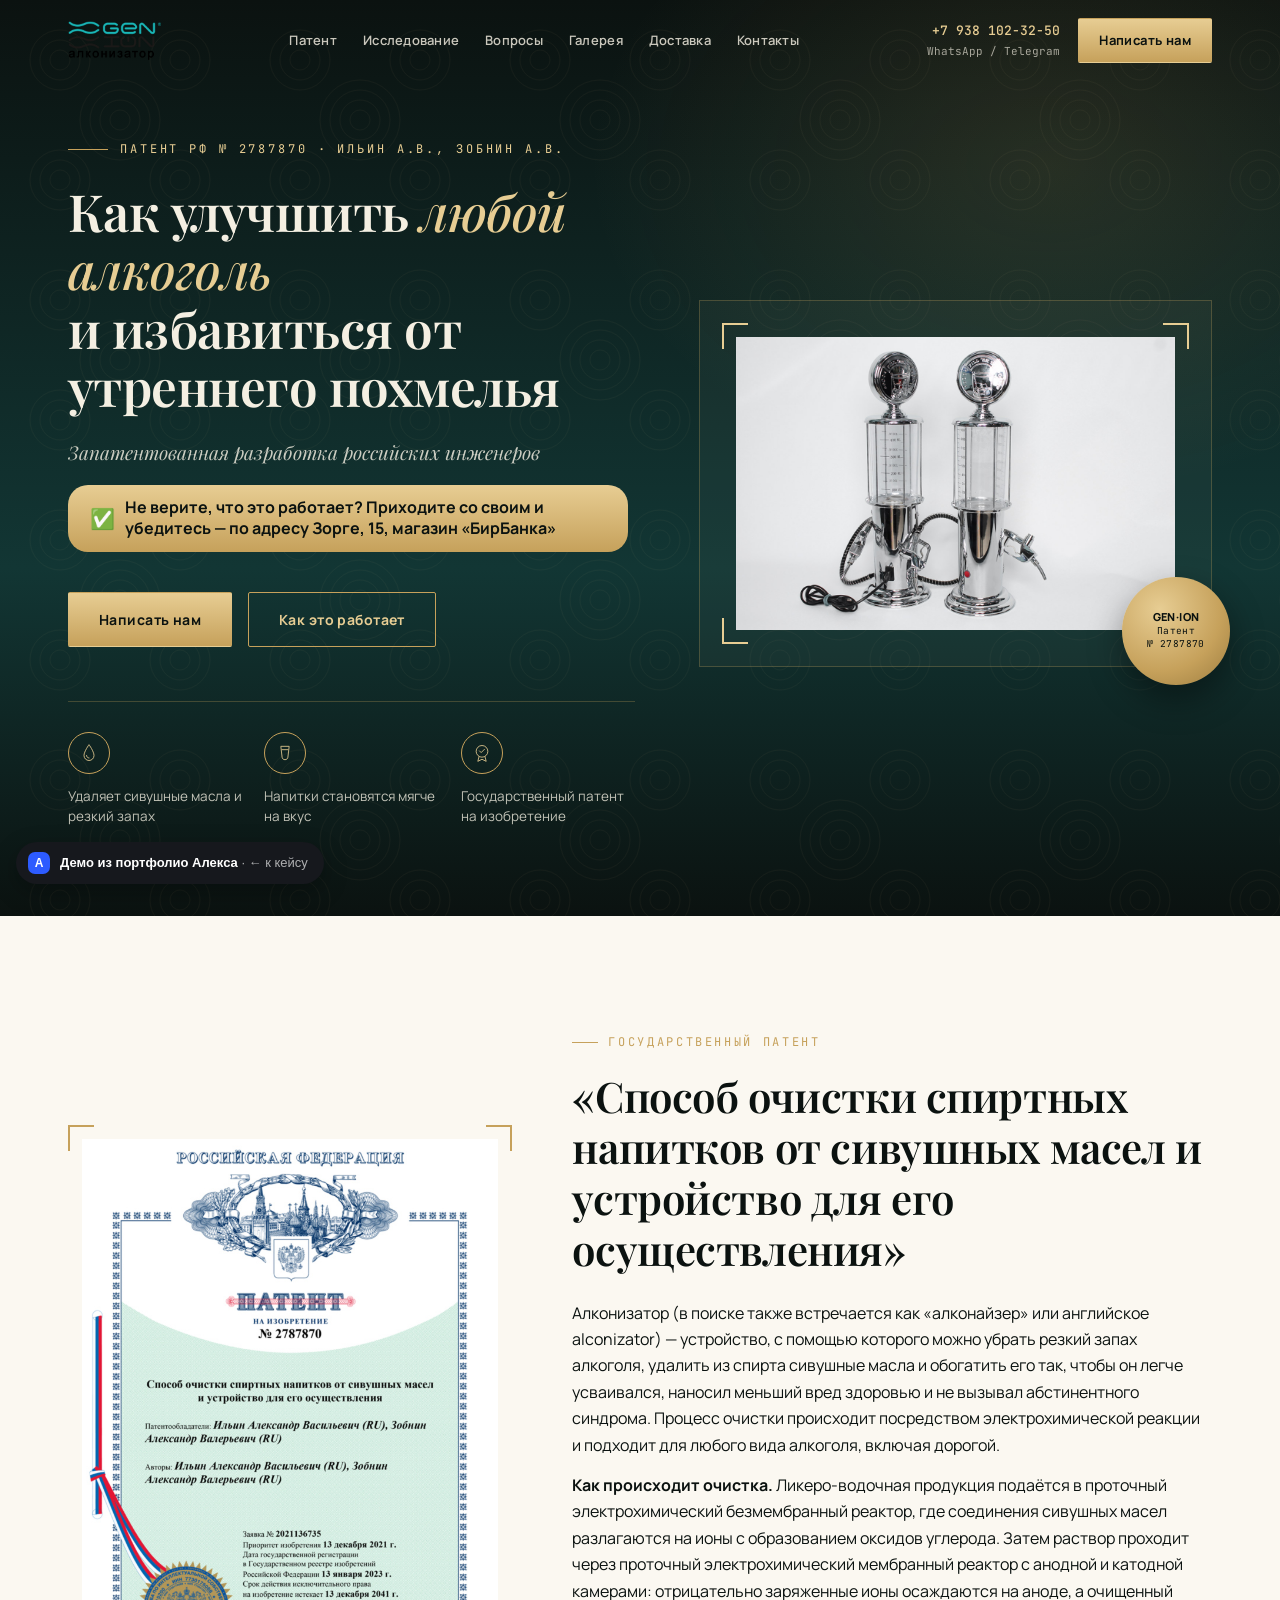
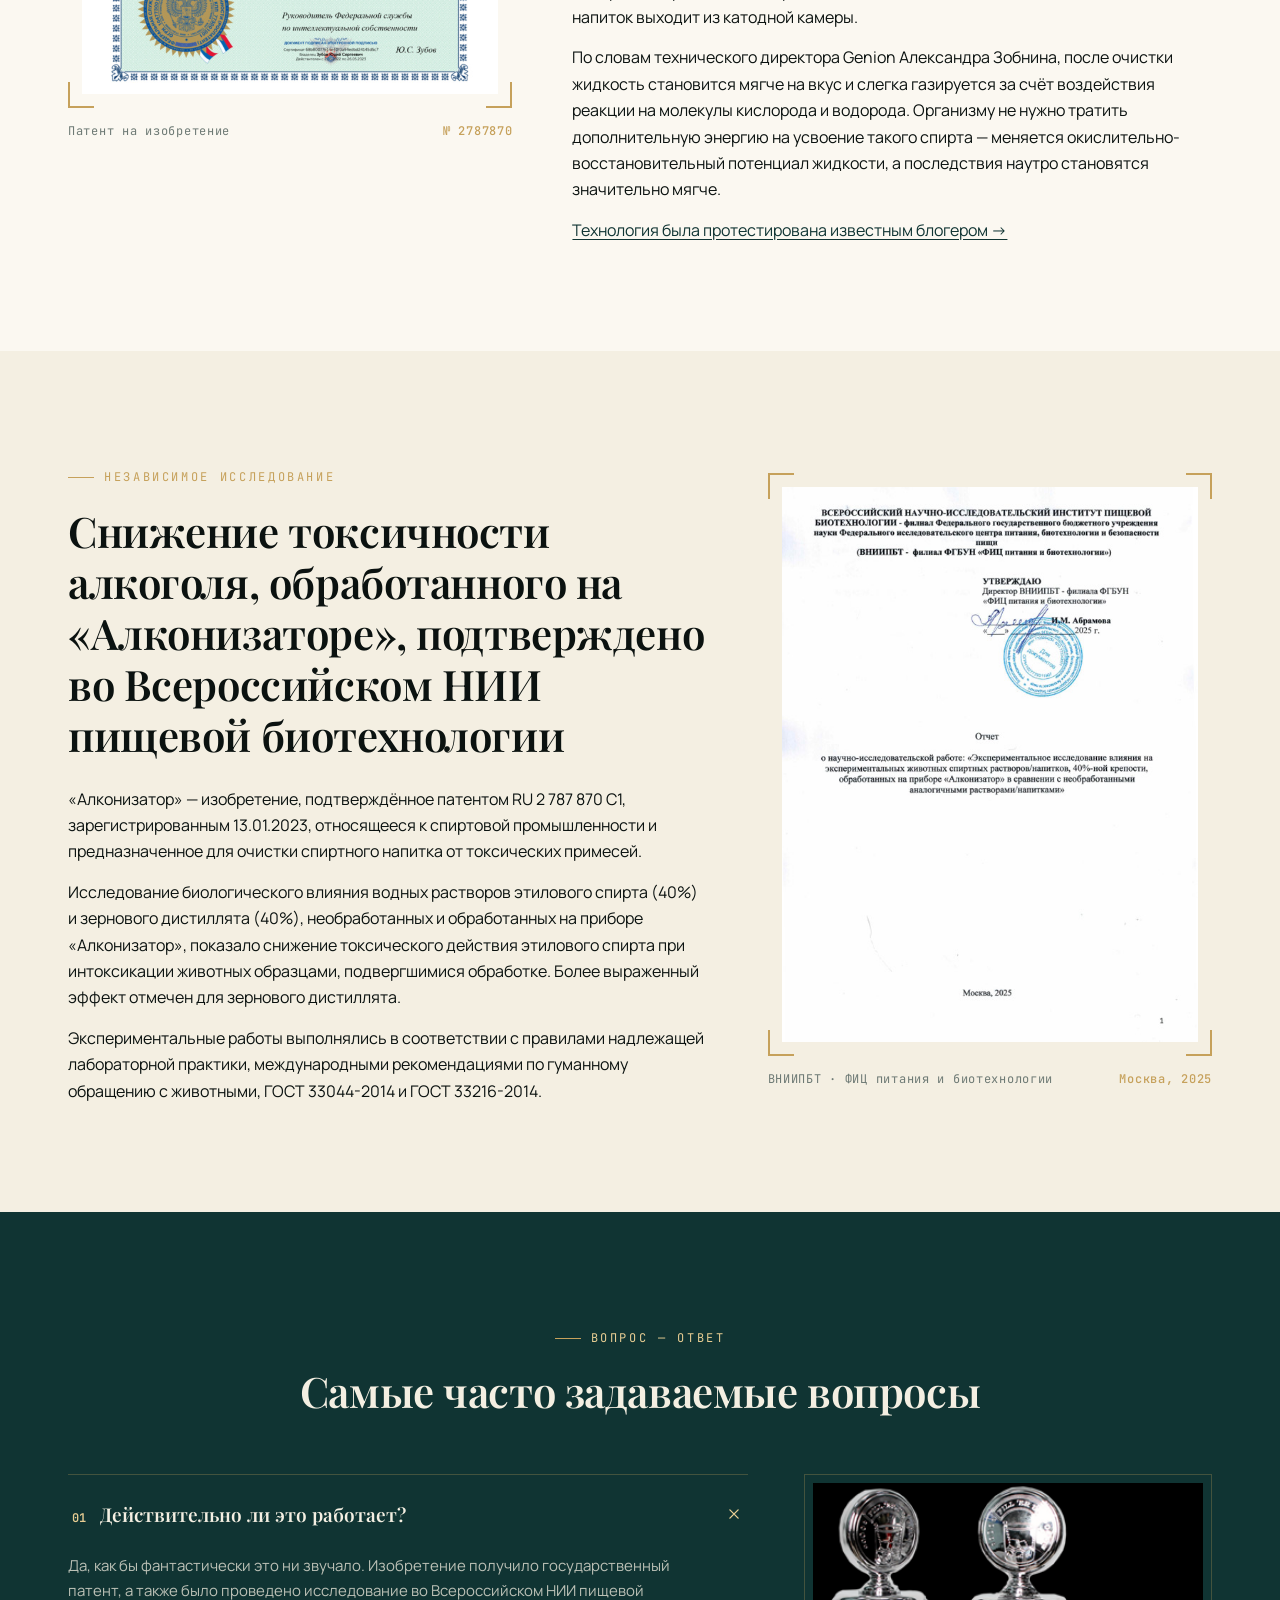
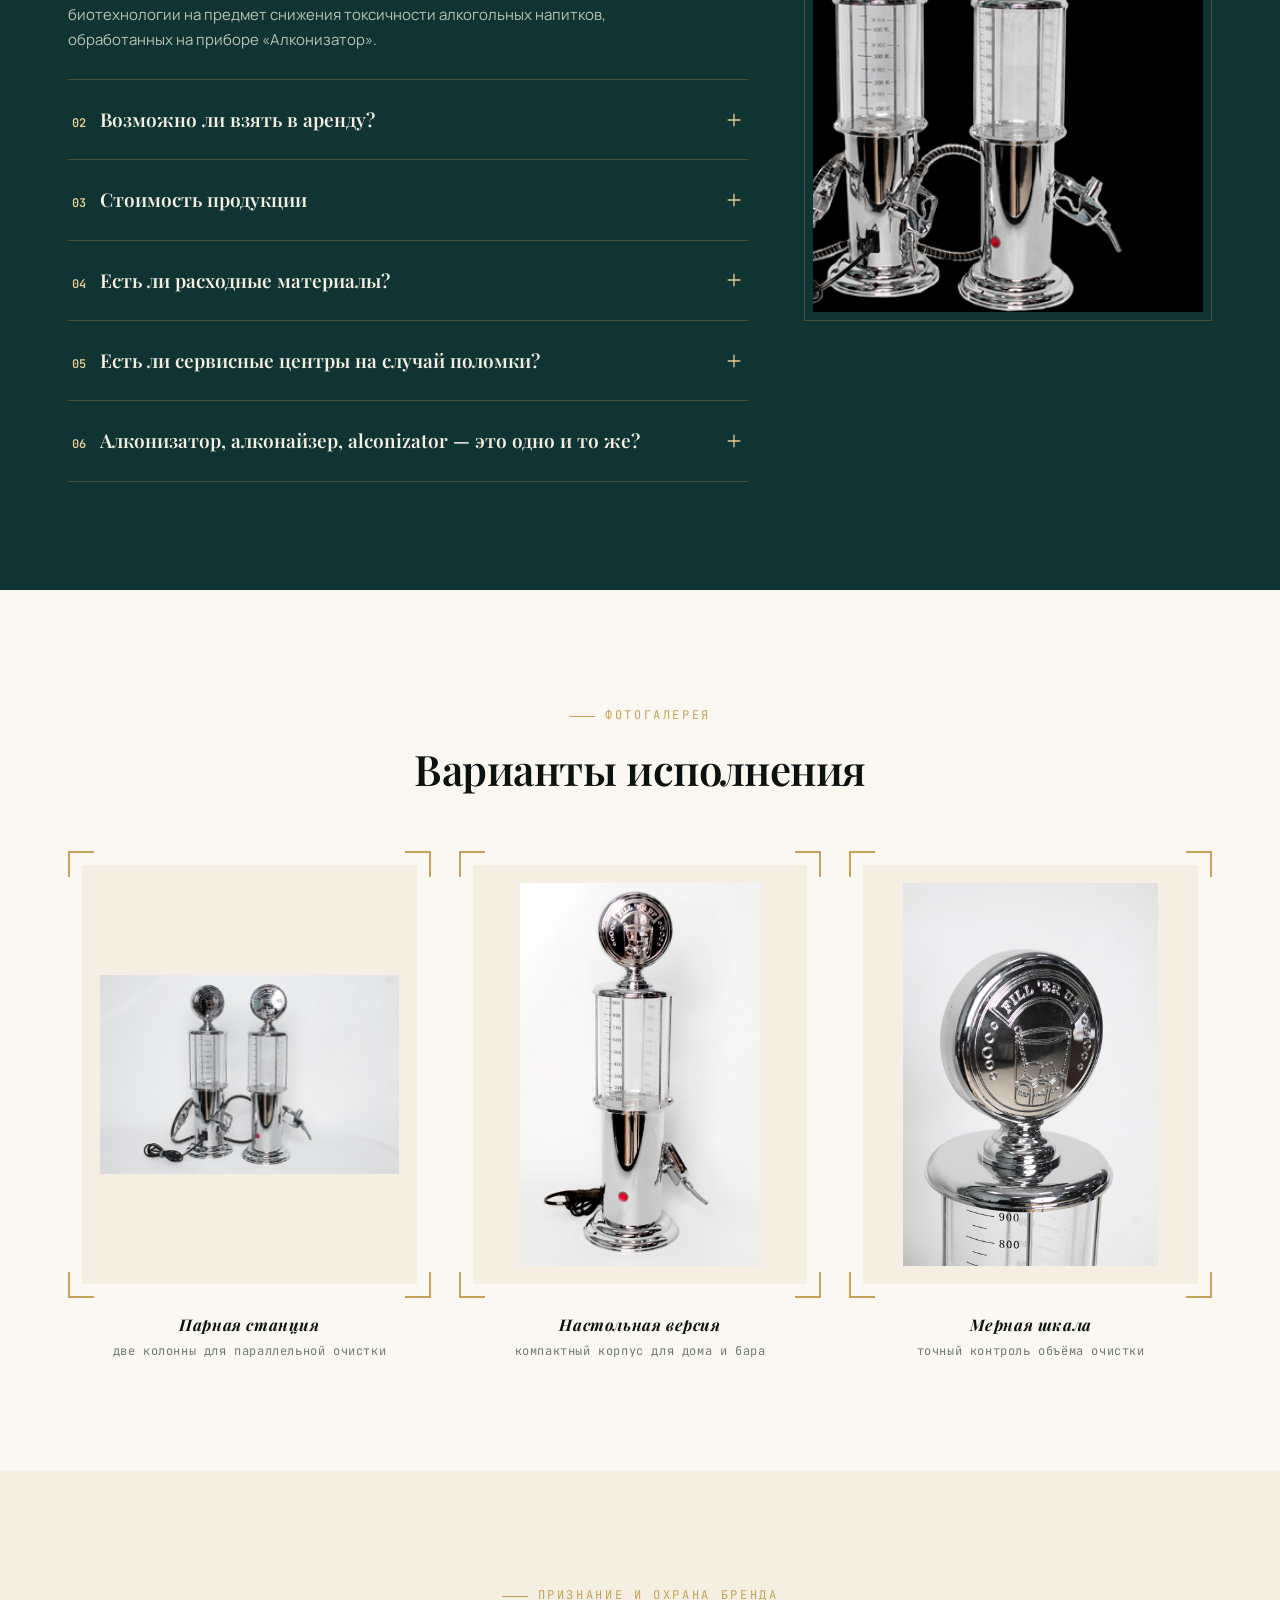
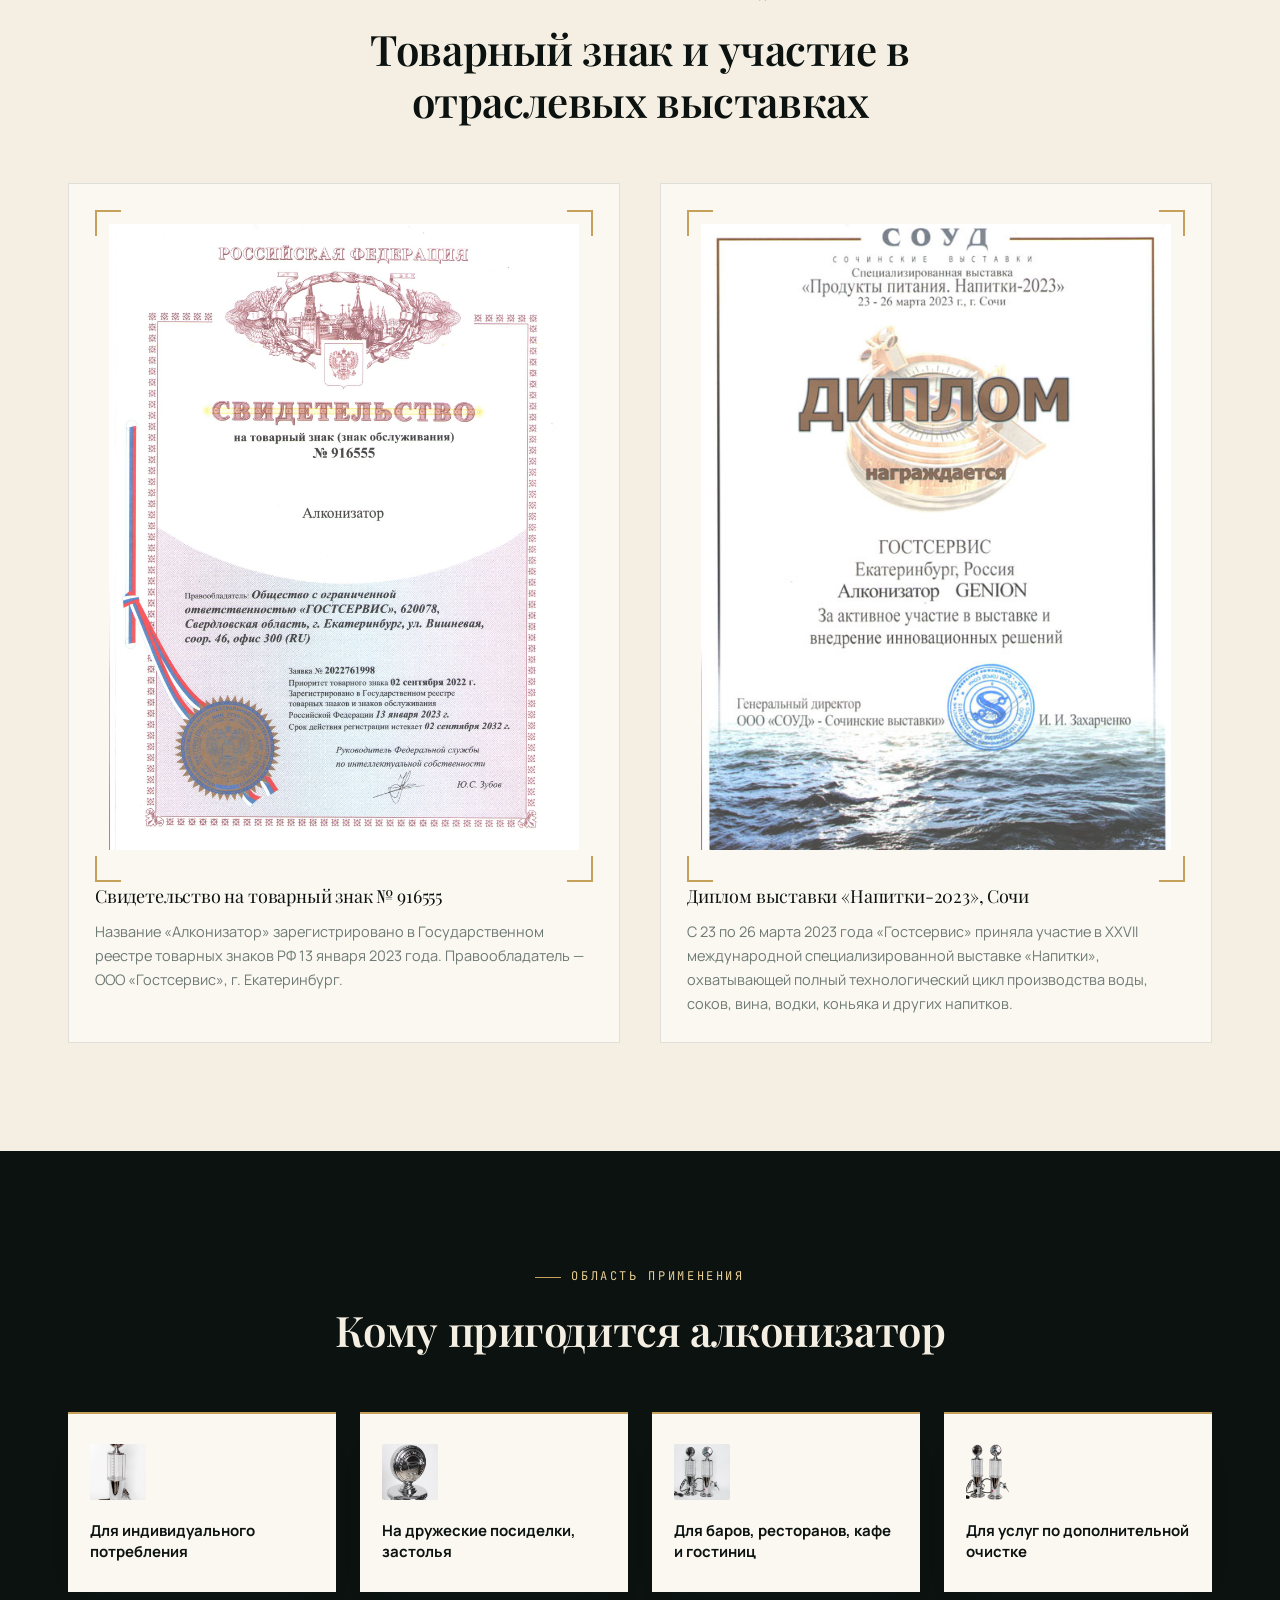
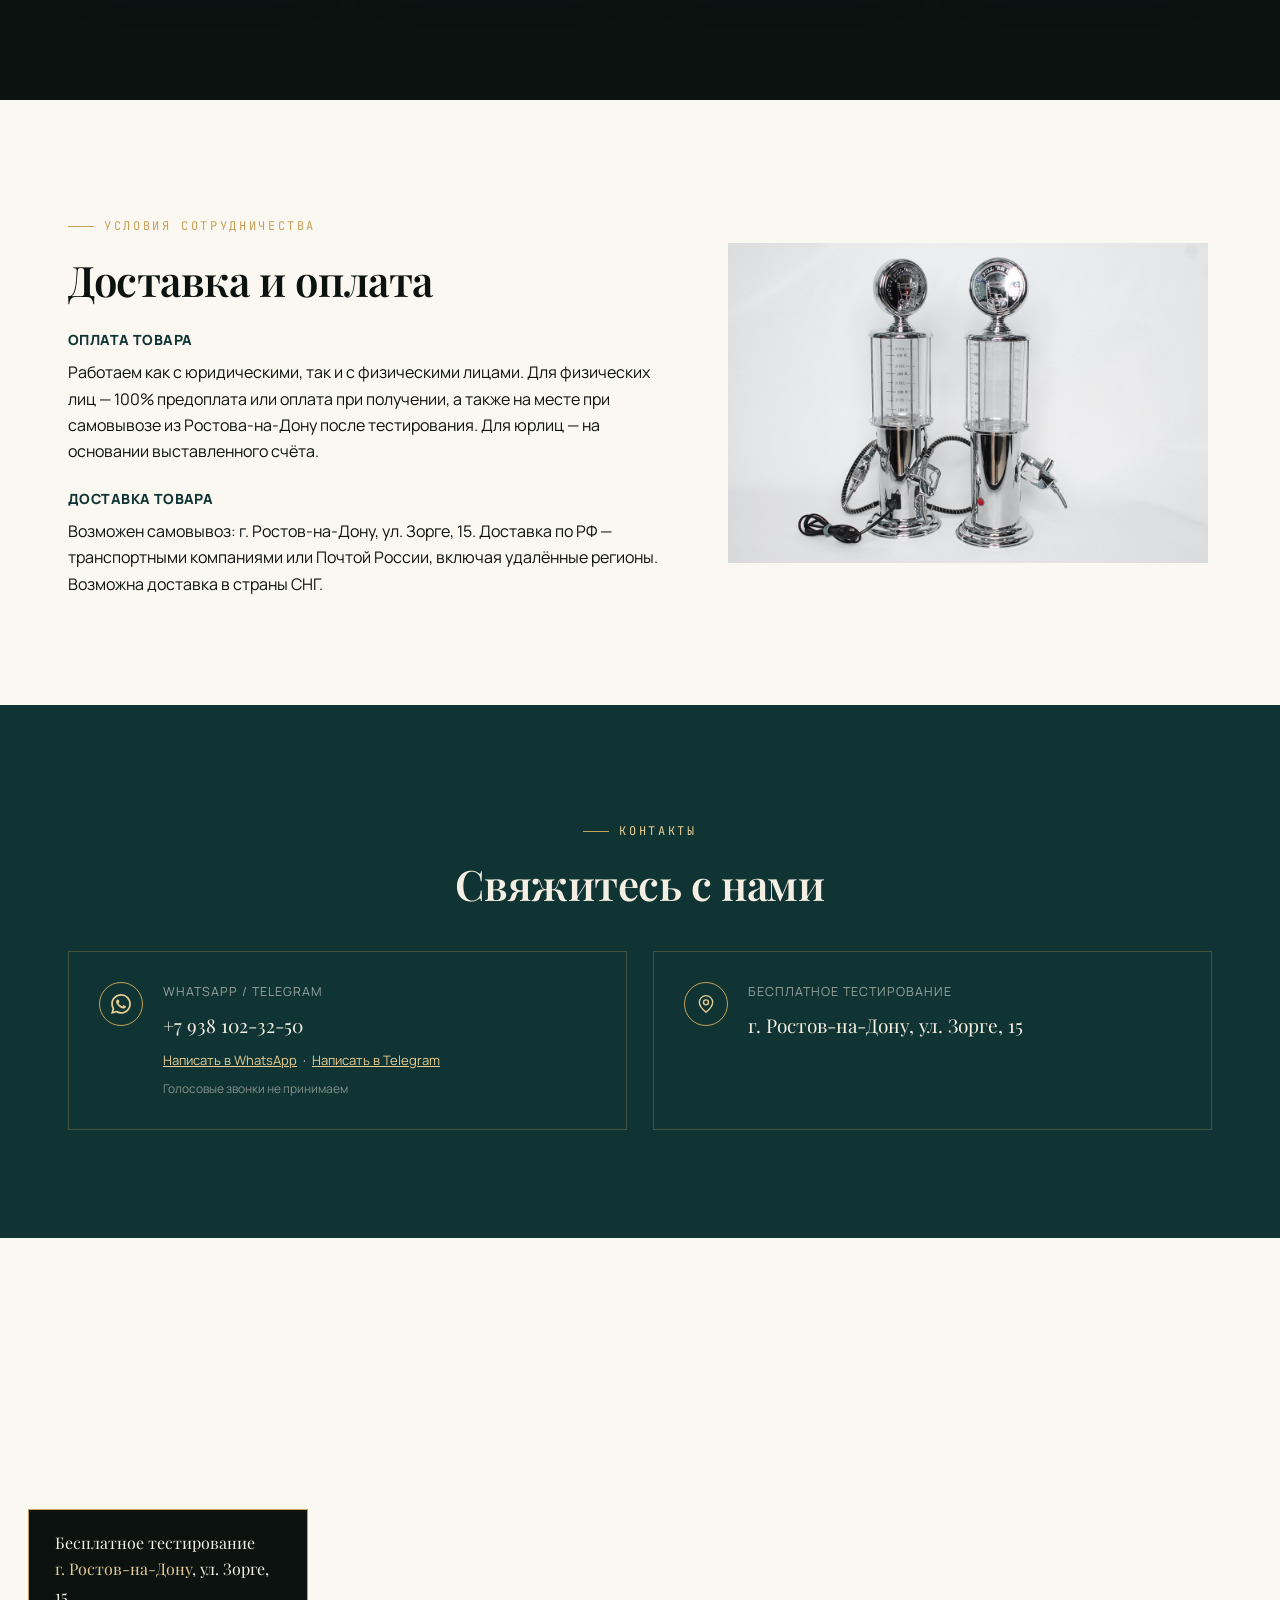
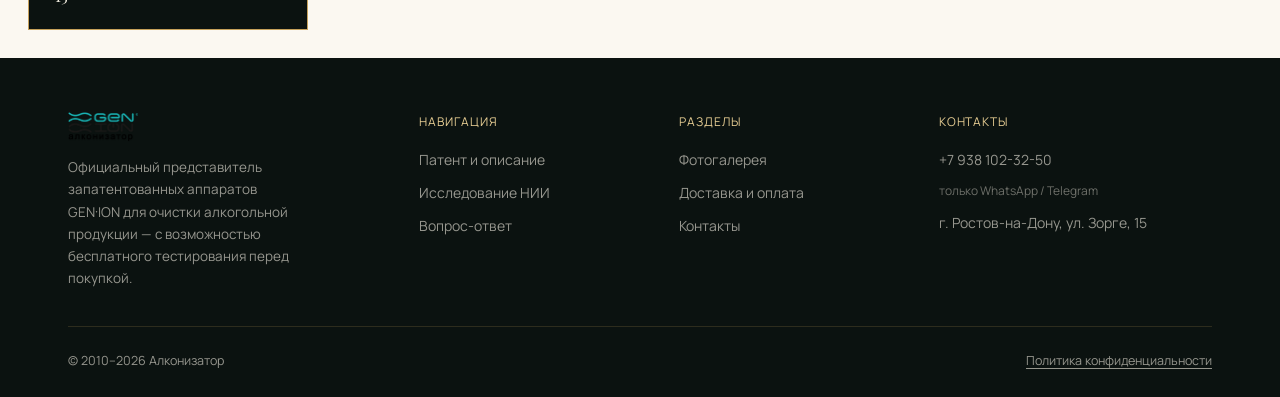
==== commit c1f2a9f2: "Add files via upload" ====
--- a/work/alkonizator/index.html
+++ b/work/alkonizator/index.html
@@ -22,18 +22,18 @@
       </a>
 
       <nav class="main-nav">
-        <a href="#patent">Патент и описание</a>
-        <a href="#research">Исследование НИИ</a>
-        <a href="#questions">Вопрос-ответ</a>
+        <a href="#patent">Патент</a>
+        <a href="#research">Исследование</a>
+        <a href="#questions">Вопросы</a>
         <a href="#gallery">Галерея</a>
-        <a href="#payment">Доставка и оплата</a>
+        <a href="#payment">Доставка</a>
         <a href="#contact">Контакты</a>
       </nav>
 
       <div class="header-actions">
         <div class="header-phone">
           <a href="https://wa.me/79381023250" target="_blank" rel="noopener">+7 938 102-32-50</a><br />
-          <span style="opacity:.65;font-size:11px;">только WhatsApp / Telegram</span>
+          <span style="opacity:.65;font-size:11px;white-space:nowrap;">WhatsApp / Telegram</span>
         </div>
         <button type="button" class="btn btn--gold btn--sm" data-open-modal>Написать нам</button>
         <button type="button" class="nav-toggle" aria-label="Открыть меню"><span></span><span></span><span></span></button>
--- a/work/alkonizator/css/style.css
+++ b/work/alkonizator/css/style.css
@@ -191,7 +191,10 @@
 .brand{ display:flex; align-items:center; gap:12px; }
 .brand img{ height: 34px; width:auto; }
 
-.main-nav{ display:flex; align-items:center; gap: 30px; }
+.main-nav{ display:flex; align-items:center; gap: 26px; }
+.main-nav a{ white-space:nowrap; }
+.brand img{ height: 40px; }
+@media (max-width: 1180px){ .header-phone{ display:none; } .main-nav{ gap: 20px; } }
 .main-nav a{
   font-size: 13px; letter-spacing: 0.02em; font-weight: 600;
   color: var(--ivory); opacity: 0.82;
